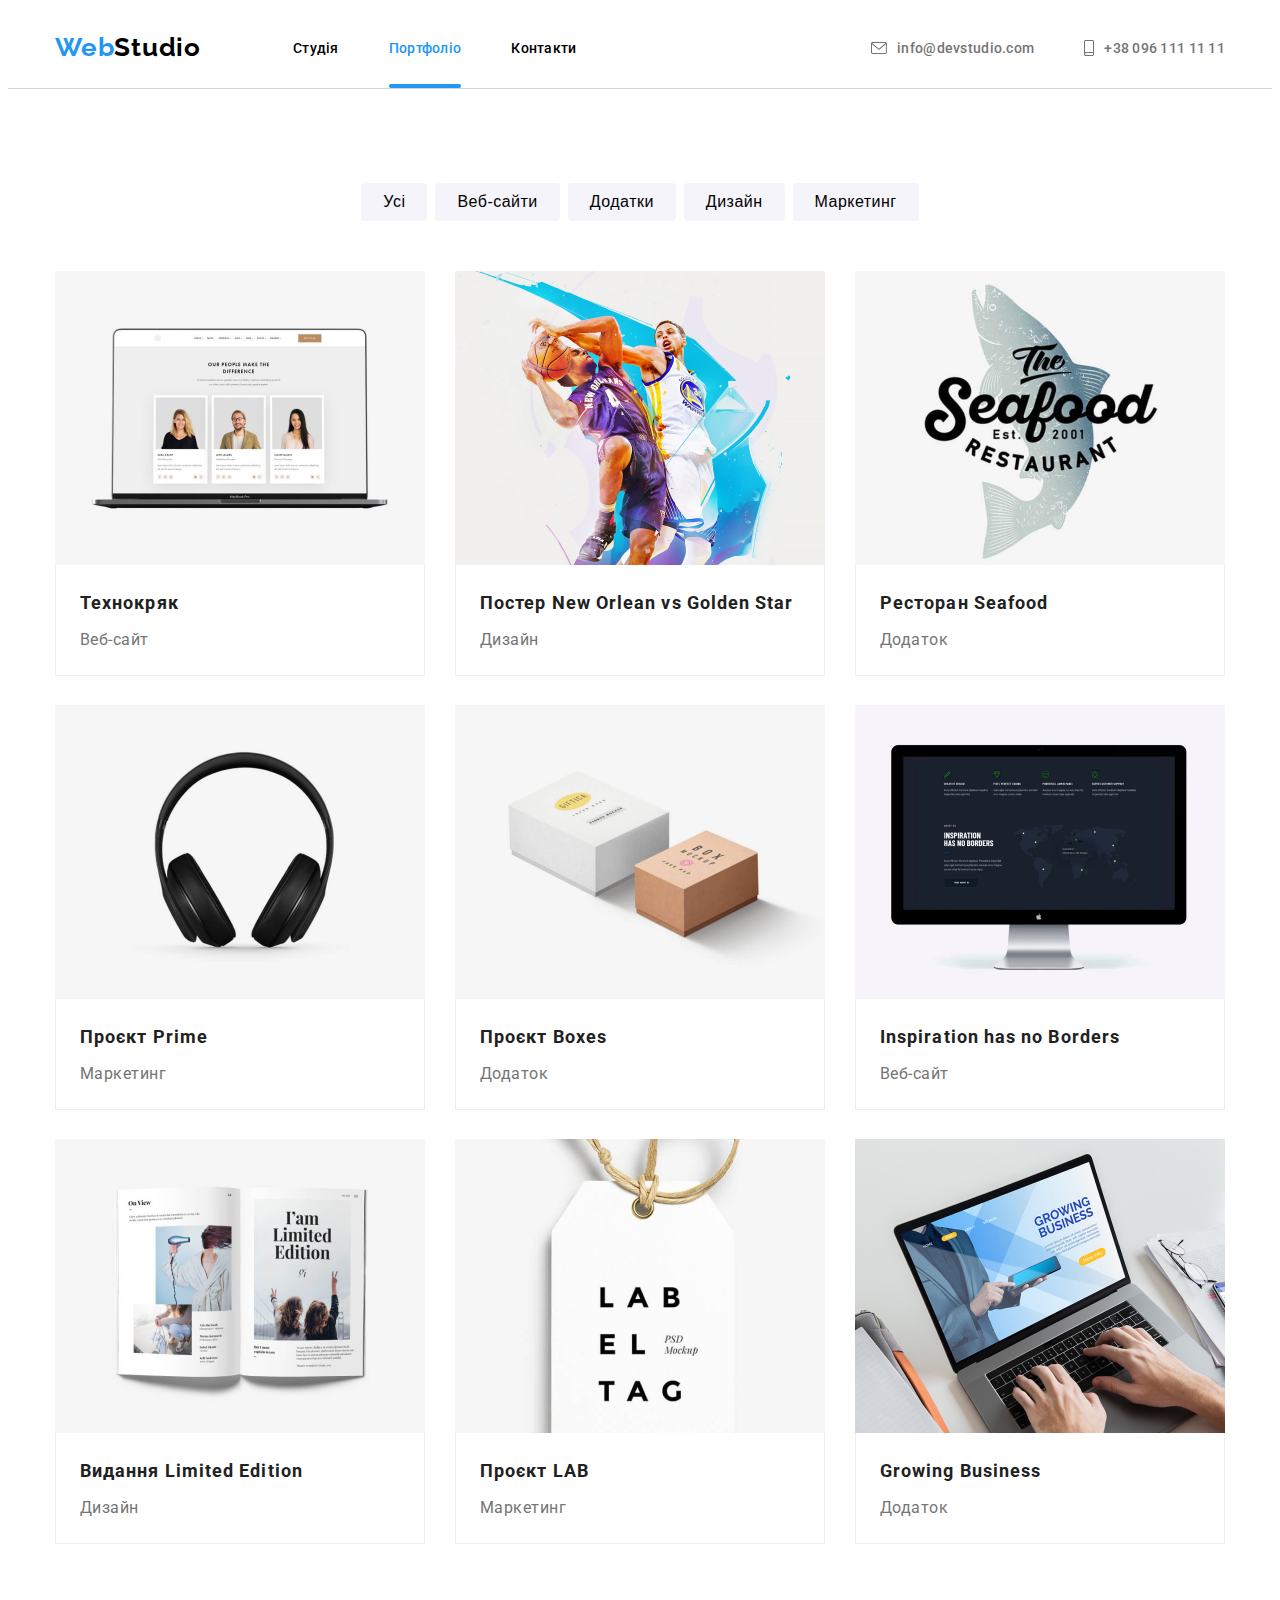
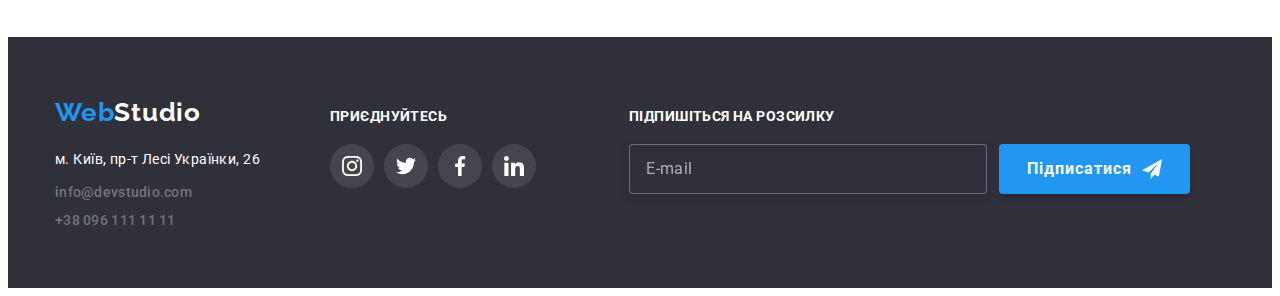
==== portfolio.html @ 00e3f30b "Initial commit" ====
<!DOCTYPE html>
<html lang="uk">
<head>
    <meta charset="UTF-8">
    <meta http-equiv="X-UA-Compatible" content="IE=edge">
    <meta name="viewport" content="width=device-width, initial-scale=1.0">
    <title>Portfolio</title>
   
    <link rel="preconnect" href="https://fonts.googleapis.com">
    <link rel="preconnect" href="https://fonts.gstatic.com" crossorigin>
    <link href="https://fonts.googleapis.com/css2?family=Raleway:wght@700&family=Roboto:wght@400;500;700;900&display=swap" rel="stylesheet">
    <link rel="stylesheet" href="node_modules/modern-normalize/modern-normalize.css">
    <link rel="stylesheet" href="./css/styles.css">
</head>

<body>
    <!--Header-->
 <header class="header-section">
        <div class="container">
        
        <!--Navigation bar-->
        <div class="header-navigation">
            
        <nav class="logo-container">
            <a class="logo-header" href="./index.html"><span class="accent-logo">Web</span>Studio</a>
        
            <ul class="navigation-container">  

                <li><a class="navigation-bar" href="./index.html">Студія</a></li>
                <li><a class="navigation-bar current" href="./portfolio.html">Портфоліо</a></li>
                <li><a class="navigation-bar" href="#">Контакти</a></li>   
                
            </ul>
        </nav>
            
        <!--Contact info-->
           <ul class="contact-container">
    
            <li><a class="contact-info" href="mailto:info@devstudio.com">
                <svg width="16" height="12">
                    <use href="./images/icons.svg#icon-envelope"></use>
                </svg>
                info@devstudio.com
            </a></li>
            <li><a class="contact-info" href="tel:+380961111111">
                 <svg width="10" height="16">
                    <use href="./images/icons.svg#icon-smartphone"></use>
                </svg>
                 +38 096 111 11 11
            </a></li>       
        </ul>
        </div>
    </header>
    <main>
        

        <!--Filter section-->
        <section class="all-section">
            <div class="container">
            <ul class="filter-container">
                <li><button class="filter-button" type="button">Усі</button></li>
                <li><button class="filter-button" type="button">Веб-сайти</button></li>
                <li><button class="filter-button" type="button">Додатки</button></li>
                <li><button class="filter-button" type="button">Дизайн</button></li>
                <li><button class="filter-button" type="button">Маркетинг</button></li>
            </ul>
       
            <ul class="filter-items">
                <li class="all-list">
                    <a class="all-list-link" href="#">
                        <div class="all-list-overlay">
                            <p class="all-list-text">Ресурс пропонує комплексні пропозиції з різним рівнем функціоналу та сервісів. 
                            Все це дозволить відвідувачу отримати вичерпні відомості про компанію чи приватну особу.
                            </p>
                            <img src="./images/techno.jpg" alt="Прототип веб-сайту" width="370" height="294">
                        </div>
                        <div class="items-container">
                            <h3 class="project-name">Технокряк</h3>
                            <p class="project">Веб-сайт</p>
                        </div>
                    </a>
                </li>

                <li class="all-list">
                    <a class="all-list-link" href="#">
                        <div class="all-list-overlay">
                            <p class="all-list-text">Ресурс пропонує комплексні пропозиції з різним рівнем функціоналу та сервісів. 
                            Все це дозволить відвідувачу отримати вичерпні відомості про компанію чи приватну особу.
                            </p>
                            <img src="./images/neworlean.jpg" alt="Двоє баскетболістів" width="370" height="294">
                        </div>
                        <div class="items-container">
                            <h3 class="project-name">Постер New Orlean vs Golden Star</h3>
                            <p class="project">Дизайн</p>
                        </div>
                    </a>
                </li>

                <li class="all-list">
                    <a class="all-list-link" href="#">
                        <div class="all-list-overlay">
                            <p class="all-list-text">Ресурс пропонує комплексні пропозиції з різним рівнем функціоналу та сервісів. 
                            Все це дозволить відвідувачу отримати вичерпні відомості про компанію чи приватну особу.
                            </p>
                            <img src="./images/seafood.jpg" alt="Лого ресторану морепродуктів" width="370" height="294">
                        </div>
                        <div class="items-container">
                            <h3 class="project-name">Ресторан Seafood</h3>
                            <p class="project">Додаток</p>
                        </div>
                    </a>
                </li>

                <li class="all-list">
                    <a class="all-list-link" href="#">
                        <div class="all-list-overlay">
                            <p class="all-list-text">Ресурс пропонує комплексні пропозиції з різним рівнем функціоналу та сервісів. 
                            Все це дозволить відвідувачу отримати вичерпні відомості про компанію чи приватну особу.
                            </p>
                            <img src="./images/prime.jpg" alt="Навушники" width="370" height="294">
                        </div>
                        <div class="items-container">
                            <h3 class="project-name">Проєкт Prime</h3>
                            <p class="project">Маркетинг</p>
                        </div>
                    </a>
                </li>

                <li class="all-list">
                    <a class="all-list-link" href="#">
                        <div class="all-list-overlay">
                            <p class="all-list-text">Ресурс пропонує комплексні пропозиції з різним рівнем функціоналу та сервісів. 
                            Все це дозволить відвідувачу отримати вичерпні відомості про компанію чи приватну особу.
                            </p>
                            <img src="./images/boxes.jpg" alt="Дві коробки" width="370" height="294">
                        </div>
                        <div class="items-container">
                            <h3 class="project-name">Проєкт Boxes</h3>
                            <p class="project">Додаток</p>
                        </div>
                    </a>
                </li>

                <li class="all-list">
                    <a class="all-list-link" href="#">
                        <div class="all-list-overlay">
                            <p class="all-list-text">Ресурс пропонує комплексні пропозиції з різним рівнем функціоналу та сервісів. 
                            Все це дозволить відвідувачу отримати вичерпні відомості про компанію чи приватну особу.
                            </p>
                            <img src="./images/inspiration.jpg" alt="Монітор комп'ютеру" width="370" height="294">
                        </div>
                        <div class="items-container">
                            <h3 class="project-name">Inspiration has no Borders</h3>
                            <p class="project">Веб-сайт</p>
                        </div>
                    </a>
                </li>

                <li class="all-list">
                    <a class="all-list-link" href="#">
                        <div class="all-list-overlay">
                            <p class="all-list-text">Ресурс пропонує комплексні пропозиції з різним рівнем функціоналу та сервісів. 
                            Все це дозволить відвідувачу отримати вичерпні відомості про компанію чи приватну особу.
                            </p>
                            <img src="./images/limited.jpg" alt="Розкрита книга" width="370" height="294">
                        </div>
                        <div class="items-container">
                            <h3 class="project-name">Видання Limited Edition</h3>
                            <p class="project">Дизайн</p>
                        </div>
                    </a>
                </li>

                <li class="all-list">
                    <a class="all-list-link" href="#">
                        <div class="all-list-overlay">
                            <p class="all-list-text">Ресурс пропонує комплексні пропозиції з різним рівнем функціоналу та сервісів. 
                            Все це дозволить відвідувачу отримати вичерпні відомості про компанію чи приватну особу.
                            </p>
                            <img src="./images/lab.jpg" alt="Лого проекту" width="370" height="294">
                        </div>
                        <div class="items-container">
                            <h3 class="project-name">Проєкт LAB</h3>
                            <p class="project">Маркетинг</p>
                        </div>
                    </a>
                </li>

                <li class="all-list">
                    <a class="all-list-link" href="#">
                        <div class="all-list-overlay">
                            <p class="all-list-text">Ресурс пропонує комплексні пропозиції з різним рівнем функціоналу та сервісів. 
                            Все це дозволить відвідувачу отримати вичерпні відомості про компанію чи приватну особу.
                            </p>
                        <img src="./images/business.jpg" alt="Людина за ноутбуком" width="370" height="294">
                        </div>
                            <div class="items-container">
                            <h3 class="project-name">Growing Business</h3>
                            <p class="project">Додаток</p>
                        </div>
                   </a> 
                </li>

            </ul>
            </div>
        </section>

        
    </main>

    <!--Footer-->
  <footer class="footer">
        <div class="container">
        <div class="footer-container">
        <div class="address-container">
        <a class="logo-footer" href="./index.html"><span class="accent-logo">Web</span>Studio</a>
        <address class="address-section">
            <a class="footer-address" href="https://www.google.com/maps/d/u/0/viewer?mid=10uSM3H-mIU3GznYo2szRIEphczw&hl=en_US&ll=50.42732700000001%2C30.538092&z=17" target="_blank" rel="noopener noreferrer nofollow">м. Київ, пр-т Лесі Українки, 26</a>
        <ul>
            
            <li class="contact-bottom"><a class="contact-info" href="mailto:info@devstudio.com">info@devstudio.com</a></li>
            <li class="contact-bottom"><a class="contact-info" href="tel:+380961111111">+38 096 111 11 11</a></li>
        </ul>
        </address>
        </div>

        <div class="join-container">
        <h3 class="footer-join">Приєднуйтесь</h3>
        <ul class="footer-icon">
                        <li class="socials-icon">
                            <a class="socials-link" href="#">
                                <svg width="20" height="20">
                                    <use href="./images/icons.svg#icon-instagram2"></use>
                                </svg>
                            </a>
                        </li>
                        <li class="socials-icon">
                            <a class="socials-link" href="#">
                                <svg width="20" height="20">
                                    <use href="./images/icons.svg#icon-twitter1"></use>
                                </svg>
                            </a>
                        </li>
                        <li class="socials-icon">
                            <a class="socials-link" href="#">
                                <svg width="20" height="20">
                                    <use href="./images/icons.svg#icon-facebook1"></use>
                                </svg>
                            </a>
                        </li>
                        <li class="socials-icon">
                            <a class="socials-link" href="#">
                                <svg width="20" height="20">
                                    <use href="./images/icons.svg#icon-linkedin1"></use>
                                </svg>
                            </a>
                        </li>
        </ul>
        </div>
            <div>
            <form class="subscribe-form" name="subscribe" autocomplete="on" novalidate>
                <div>
                    <div class="subscribe">
                        <label class="" for="user_email">Підпишіться на розсилку</label>
                    </div>
                    <div class="form-filed">
                        <input class="subscribe-email" id="user_email" type="email" name="email" placeholder="E-mail">
                    </div>
                    
                </div>
                <div>
                    <button class="subscribe-button" type="submit">Підписатися
                        <svg width="20" height="20">
                            <use href="./images/icons.svg#icon-send"></use>
                        </svg>
                    </button>  
                </div>
            </form>
            </div>
        </div>
        </div>
    </footer>
    
</body>
</html>
---- css/styles.css ----
:root {
--main-color: #2F303A;
--second-color: #F5F4FA;
--main-text-color: #212121;
--second-text-color: #757575;
--accent-text-color: #2196F3;
--logo-text-header: #000000;
--logo-text-footer: #fff;
--body-color: #fff;
--second-body-color: #F5F4FA;
--contact-icon-color: #757575;
--defolt-icon-color: #AFB1B8;
}

* {
    box-sizing: border-box;
}

h1,
h2,
h3,
h4,
h5,
h6,
p {
    margin-top: 0;
}

body {
    font-family: 'Roboto', sans-serif;
    font-weight: 400;
    background-color: var(--body-color);
}

.container {
    margin: 0 auto;
    padding: 0 15px;
    max-width: 1200px;
}



/*Header*/

.header-section {
    border-bottom: 1px lightgray solid;
}
.logo-header {
    font-family: 'Raleway';
    font-weight: 700;
    font-size: 26px;
    line-height: 1.192;
    letter-spacing: 0.03em;
    text-decoration: none;
    color: var(--logo-text-header);
    margin-right: 92px;
    padding-top: 24px;
    padding-bottom: 25px;
}

.accent-logo {
    color: var(--accent-text-color);
}


ul {
    list-style-type: none;
    margin: 0;
    padding-left: 0;
}


.header-navigation {
    display: flex;
    justify-content: space-between;
    flex-basis: auto;
    width: 100%
}
.logo-container {
    display: flex;
    justify-content: space-between;
    align-items: center;
    
}

.navigation-container {
    display: flex;
    justify-content: space-between;
    align-items: center;
    gap: 50px;
}

.navigation-bar {
    position: relative;
    text-decoration: none;
    font-weight: 500;
    font-size: 14px;
    line-height: 1.142;
    letter-spacing: 0.02em;
    color: var(--main-text-color), #212121;
    padding: 32px 0;
    transition: color 250ms cubic-bezier(0.4, 0, 0.2, 1);
}

.navigation-bar::after {
    content: "";
    position: absolute;
    bottom: 0;
    left: 0;
    width: 100%;
    height: 4px;
    border-radius: 2px;
    background-color: var(--accent-text-color);
    opacity: 0;
    transition: opacity 250ms cubic-bezier(0.4, 0, 0.2, 1);
    
}


.navigation-bar:hover::after,
.navigation-bar:focus::after {
    opacity: 1;
}

.logo-container .navigation-bar.current {
    color: var(--accent-text-color);
}

.logo-container .navigation-bar.current::after {
    opacity: 1;
}





.contact-info {
    display: flex;
    align-items: center;
    gap: 10px;
    font-style: normal;
    text-decoration: none;
    font-weight: 500;
    font-size: 14px;
    line-height: 1.142;
    letter-spacing: 0.02em;
    color: var(--second-text-color);
    fill: currentColor;
    transition: color 250ms cubic-bezier(0.4, 0, 0.2, 1);

}


.contact-container {
    display: flex;
    justify-content: space-between;
    align-items: center;
    gap: 50px;
}

.navigation-bar:hover,
.navigation-bar:focus{
    color: var(--accent-text-color);
}

.contact-info:hover,
.contact-info:focus {
    color: var(--accent-text-color);
    fill: var(--accent-text-color);
}

/*Main body of main page*/

/*main section*/

.main-section {
    padding-top: 200px;
    padding-bottom: 200px;
    max-width: 1600px;
    margin: 0 auto;
    background-image: 
     linear-gradient(rgba(47, 48, 58, 0.4), 
     rgba(47, 48, 58, 0.4)),
     url(../images/hero.jpg);
    background-repeat: no-repeat;
    background-size: cover;
    background-position: center;
}

.main-title {
    max-width: 696px;
    margin: 0 auto;
    margin-bottom: 30px;
    font-weight: 900;
    font-size: 44px;
    line-height: 1.363;
    text-align: center;
    letter-spacing: 0.06em;
    text-transform: uppercase;
    color: var(--body-color);
}


button {
    border: none;
    cursor: pointer;
    
}
.order-button {
    background: var(--accent-text-color);
    border-radius: 4px;
    font-family: inherit;
    font-weight: 700;
    font-size: 16px;
    line-height: 1.875;
    letter-spacing: 0.06em;
    color: var(--body-color);
    display: block;
    margin: 0 auto;
    padding: 10px;
    transition: 
     background-color 250ms cubic-bezier(0.4, 0, 0.2, 1),
     box-shadow 250ms cubic-bezier(0.4, 0, 0.2, 1);  

}

.order-button:hover,
.order-button:focus {
    background-color: #188CE8;
    box-shadow: 0px 4px 4px rgba(0, 0, 0, 0.15);
}

/*features section*/

.features-section {
    background: var(--body-color);
    padding-top: 94px;
    padding-bottom: 94px;
}
.visually-hidden {
    position: absolute;
    white-space: nowrap;
    width: 1px;
    height: 1px;
    overflow: hidden;
    border: 0;
    padding: 0;
    clip: rect(0 0 0 0);
    clip-path: inset(50%);
    margin: -1px;
}

.features-container {
    display:flex;
    justify-content: space-between;
    align-items: baseline;
    gap: 30px;
}

.featutes-icon {
    /* padding: 25px 100px; */
    display: flex;
    justify-content: center;
    align-items: center;
    width: 270px;
    height: 120px;
    margin-bottom: 30px;
    background-color: var(--second-color);
    border-radius: 4px;
}

.features-title{
    font-weight: 700;
    font-size: 14px;
    line-height: 1.142;
    letter-spacing: 0.03em;
    text-transform: uppercase;
    color: var(--main-text-color);
}

.features-text {
    font-size: 14px;
    line-height: 1.714;
    letter-spacing: 0.03em;
    color: var(--second-text-color);
    margin-bottom: 0;
}

/*activity section*/

img {
    display: block;
    max-width: 100%;
    height:auto;
}

.activity-container {
    display: flex;
    justify-content: center;
    gap:30px;
}

.activity-section {
    background-color: var(--body-color);
    padding-bottom: 94px;
}

.activity-list {
    position: relative;
}
.name-container {
    position: absolute;
    background-color: rgba(47, 48, 58, 0.8);
    height: 70px;
    width: 100%;
    bottom: 0;
    right: 0;
}

.activity-name {
    position: absolute;
    right: 50%;
    bottom: 50%;
    transform: translate(50%,50%);
    margin: 0; 
    
    font-family: 'Roboto';
    font-weight: 700;
    font-size: 14px;
    line-height: 16px;
    letter-spacing: 0.03em;
    text-transform: uppercase;
    color: var(--body-color);
}


.activity-title,
.team-title,
.clients-title {
    font-weight: 700;
    font-size: 36px;
    line-height: 1.166;
    text-align: center;
    letter-spacing: 0.03em;
    color: var(--main-text-color);
    margin-bottom: 50px;
}

/*team section*/
.team-container {
    display: flex;
    justify-content: center;
    gap: 30px;
}
.team-section {
    background: var(--second-body-color);
    padding-top: 94px;
    padding-bottom: 94px;
}

.team-list {
    background-color: var(--body-color);
    padding-bottom: 30px;
    box-shadow: 
    0px 1px 3px rgba(0, 0, 0, 0.12),
    0px 1px 1px rgba(0, 0, 0, 0.14), 
    0px 2px 1px rgba(0, 0, 0, 0.2);
    border-radius: 0px 0px 4px 4px;
}

.team-name {
    font-weight: 500;
    font-size: 16px;
    line-height: 1.187;
    letter-spacing: 0.03em;
    text-align: center;
    color: var(--main-text-color);
    margin-top: 30px;
    margin-bottom: 10px;
}

.team-position {
    font-size: 16px;
    line-height: 1.187;
    letter-spacing: 0.03em;
    text-align: center;
    color: var(--second-text-color);
    margin-bottom: 16px;
}

.team-icon {
    display: flex;
    align-items: center;
    justify-content: center;
    gap: 10px;
}

.team-link {
    display: flex;
    justify-content: center;
    align-items: center;
    width: 100%;
    height: 100%; 
    fill: var(--defolt-icon-color);
    background-color: var(--body-color);
    border-radius: 50%;
    transition: 
     background-color 250ms cubic-bezier(0.4, 0, 0.2, 1), 
     fill 250ms cubic-bezier(0.4, 0, 0.2, 1);
}

.list-icon {
    width: 44px;
    height: 44px;   
}

.team-link:hover,
.team-link:focus {
    background-color: var(--accent-text-color);
    fill: var(--body-color);
}

/* Clients section */

.clients-section {
    padding-top: 94px;
    padding-bottom: 94px;
}

.clients-list {
    display: flex;
    gap: 30px;
}

.clients-link {
    display: flex;
    justify-content: center;
    align-items: center;
    width: 170px;
    height: 92px;
    border: 1px solid #AFB1B8;
    border-radius: 4px;
    fill: var(--defolt-icon-color);
    transition: 
     border 250ms cubic-bezier(0.4, 0, 0.2, 1),
     fill 250ms cubic-bezier(0.4, 0, 0.2, 1);

}

.clients-link:hover,
.clients-link:focus {
    border: 1px solid var(--accent-text-color);
    fill: var(--accent-text-color);
}


/*Footer*/

.footer {
    background-color: var(--main-color);
    padding-top: 60px;
    padding-bottom: 60px;
}

.footer-container {
    display: flex;
    justify-content: flex-start;
    align-items: baseline;
}
.footer-icon {
    display: flex;
    gap: 10px;
}

.socials-icon {
    width: 44px;
    height: 44px;
    
}
.socials-link {
    display: flex;
    justify-content: center;
    align-items: center;
    width: 100%;
    height: 100%;  
    border-radius: 50%;
    fill: var(--body-color);
    background-color: rgba(255, 255, 255, 0.1);
    transition: background-color 250ms cubic-bezier(0.4, 0, 0.2, 1);
}

.socials-link:hover,
.socials-link:focus {
    background-color: var(--accent-text-color);
}

.footer-join {
    font-family: 'Roboto';
    font-style: normal;
    font-weight: 700;
    font-size: 14px;
    line-height: 16px;
    letter-spacing: 0.03em;
    text-transform: uppercase;
    color: var(--logo-text-footer);
    margin-bottom: 20px;
}
.logo-footer {
    font-family: 'Raleway';
    font-style: normal;
    font-weight: 700;
    font-size: 26px;
    line-height: 1.192;
    letter-spacing: 0.03em;
    color: var(--logo-text-footer);
    text-decoration: none;
}

.address-section {
    font-style: normal;
    margin-top: 20px;
}

.address-container {
    margin-right: 70px;
}

.join-container {
    margin-right: 93px;
}


.subscribe-form {
    display: flex;
    gap: 12px;
    justify-content: space-between;
    align-items: flex-end;
}

.subscribe {
    margin-bottom: 20px;
    font-family: 'Roboto';
    font-weight: 700;
    font-size: 14px;
    line-height: 1.142;
    letter-spacing: 0.03em;
    text-transform: uppercase;
    color: var(--body-color);
}

.form-filed {
   width: 358px;
   height: 50px;
   
}
.subscribe-email {
    width: 100%; 
    height: 100%;
    padding: 15px 12px 15px 16px;
    background-color: var(--main-color);
    border: 1px solid rgba(255, 255, 255, 0.3);
    filter: drop-shadow(0px 4px 4px rgba(0, 0, 0, 0.15));
    border-radius: 4px;
    color: rgba(255, 255, 255, 0.6);
    font-family: 'Roboto';
    font-weight: 400;
    font-size: 16px;
    line-height: 1.25;
    letter-spacing: 0.03em;
}

.subscribe-email::placeholder {
    font-family: 'Roboto';
    font-weight: 400;
    font-size: 16px;
    line-height: 1.25;
    letter-spacing: 0.03em;
    color: rgba(255, 255, 255, 0.6);
}

.subscribe-button {
    display: flex;
    align-items: center;
    gap: 10px;
    background-color: var(--accent-text-color);
    padding: 10px 28px;
    box-shadow: 0px 4px 4px rgba(0, 0, 0, 0.15);
    border-radius: 4px;
    font-family: 'Roboto';
    font-weight: 700;
    font-size: 16px;
    line-height: 1.875;
    letter-spacing: 0.06em;
    color: var(--body-color);
    fill: currentColor;
    transition: box-shadow 250ms cubic-bezier(0.4, 0, 0.2, 1);
}


.footer-address {
    font-size: 14px;
    line-height: 1.714;
    letter-spacing: 0.03em;
    color: var(--body-color);
    text-decoration: none;
    margin-bottom: 12px;
    display: block;
}

.contact-bottom {
    display: block;
    margin-bottom: 12px;

}

.contact-bottom:last-child {
    margin-bottom: 0;
}


/*Portfolio page*/
.all-section {
    padding-top: 94px;
    padding-bottom: 94px;
}

.filter-container {
    display: flex;
    justify-content: center;
    gap: 8px;
    margin-bottom: 50px;
}
.filter-button {
    background-color: var(--second-color);
    border-radius: 4px;
    font-style:inherit;
    font-weight: 500;
    font-size: 16px;
    line-height: 1.625;
    text-align: center;
    letter-spacing: 0.03em;
    padding: 6px 22px;
    transition: 
     background-color 250ms cubic-bezier(0.4, 0, 0.2, 1),
     box-shadow 250ms cubic-bezier(0.4, 0, 0.2, 1),
     color 250ms cubic-bezier(0.4, 0, 0.2, 1);
}

.filter-button:hover,
.filter-button:focus {
    background-color: var(--accent-text-color);
    box-shadow: 
    0px 3px 1px rgba(0, 0, 0, 0.1), 
    0px 1px 2px rgba(0, 0, 0, 0.08), 
    0px 2px 2px rgba(0, 0, 0, 0.12);
    color: var(--body-color);
}

.all-list {
    position: relative;
    box-sizing: border-box;
    background: var(--body-color);
    flex-basis: calc((100% - 60px) / 3); 
    transition: box-shadow 250ms cubic-bezier(0.4, 0, 0.2, 1);
    width: 370px;
    height: 404px;
    
}

.all-list-overlay {
    position: relative;
    overflow: hidden;
    width: 100%;
    height: 100%;
}

.all-list-link {
position: absolute;
text-decoration: none;
}

.all-list-text {
    position: absolute;
    top: 0;
    left: 0;
    height: 100%;
    width: 100%;
    padding: 63px 24px;
    background-color: rgba(33, 150, 243, 0.9);
    font-family: 'Roboto';
    font-weight: 400;
    font-size: 18px;
    line-height: 28px;
    letter-spacing: 0.03em;
    color: var(--body-color);
    transform: translateY(100%);
    transition: transform 250ms cubic-bezier(0.4, 0, 0.2, 1);
}

.all-list:hover .all-list-text {
    transform: translate(0);
}

.all-list:hover,
.all-list:focus {
    box-shadow: 
    0px 1px 1px rgba(0, 0, 0, 0.12), 
    0px 4px 4px rgba(0, 0, 0, 0.06), 
    1px 4px 6px rgba(0, 0, 0, 0.16);
}

.filter-items {
    display: flex;
    gap: 30px;
    flex-wrap: wrap;
}

.project-name {
    font-weight: 700;
    font-size: 18px;
    line-height: 2;
    letter-spacing: 0.06em;
    color: var(--main-text-color);
    margin-bottom: 4px;

}

.project {
    font-size: 16px;
    line-height: 1.875;
    letter-spacing: 0.03em;
    color: var(--second-text-color);
    margin-bottom: 0px;
}  
    
.items-container {
    border-bottom: 1px solid #EEEEEE;
    border-left: 1px solid #EEEEEE;
    border-right: 1px solid #EEEEEE;
    padding-left: 24px;
    padding-right: 24px;
    padding-bottom: 20px;
    padding-top: 20px;
}

/* Modal */

.backdrop {
    position: fixed;
    top: 0;
    left: 0;
    width: 100%;
    height: 100%;
    opacity: 1;
    background-color: rgba(0, 0, 0, 0.2);
    transition: opacity 250ms cubic-bezier(0.4, 0, 0.2, 1);
}

.modal {
    display: flex;
    align-items: center;
    justify-content: center;
    padding: 20px 0;
    height: 100%;
    
    
}

.modal-container {
    position: relative;
    padding: 40px;
    width: 100%;
    max-width: 528px;
    max-height: 581px;
    background-color: var(--body-color);
    box-shadow: 
    0px 1px 3px rgba(0, 0, 0, 0.12), 
    0px 1px 1px rgba(0, 0, 0, 0.14), 
    0px 2px 1px rgba(0, 0, 0, 0.2);
    border-radius: 4px;
    transform: scale(100%);
    transition: scale 250ms cubic-bezier(0.4, 0, 0.2, 1);
    /* overflow: auto; */
    
}

.backdrop.is-hidden .modal {
    transform: scale(0);
}

.backdrop.is-hidden {
    opacity: 0;
    visibility: hidden;
    pointer-events: none;
    transform: scale(0);
}

.close-button {
    position: absolute;
    top: 8px;
    right: 8px;
    display: flex;
    justify-content: center;
    align-items: center;
    width: 30px;
    height: 30px;
    border-radius: 50%;
    background-color: var(--body-color);
    border: 1px solid rgba(0, 0, 0, 0.1);   
    transition: fill 250ms cubic-bezier(0.4, 0, 0.2, 1);
    
}

.close-button:focus,
.close-button:hover {
    fill:var(--accent-text-color);
}

/* Form */



.registration-modal {
    margin-bottom: 12px;
    font-family: 'Roboto';
    font-weight: 700;
    font-size: 20px;
    line-height: 1.15;
    text-align: center;
    letter-spacing: 0.03em;
    color: var(--main-text-color);
    
}


.form-label {
    font-family: 'Roboto';
    font-weight: 400;
    font-size: 12px;
    line-height: 1.166;
    letter-spacing: 0.01em;
    color: var(--second-text-color);

}

.form-field {
    position: relative;
    margin-top: 4px;
    margin-bottom: 10px;
}

.form-input {
    padding: 11px 12px 11px 42px;
    height: 40px;
    width: 100%;
    outline: none;
    border: 1px solid rgba(33, 33, 33, 0.2);
    border-radius: 4px;
    transition: 
    border-color 250ms cubic-bezier(0.4, 0, 0.2, 1),
    fill 250ms cubic-bezier(0.4, 0, 0.2, 1);
}

.form-icon {
    position: absolute;
    left: 12px;
    top: 50%;
    transform: translateY(-50%);
}

.form-input:focus {
    border-color: var(--accent-text-color);
}

.form-input:focus + .form-icon {
    fill: var(--accent-text-color);
}

.form-field-textarea {
    resize: none;
    padding: 12px 16px;
    margin-top: 4px;
    margin-bottom: 20px;
    outline: none;
    height: 120px;
    width: 100%;
    border: 1px solid rgba(33, 33, 33, 0.2);
    border-radius: 4px;
    transition: border-color 250ms cubic-bezier(0.4, 0, 0.2, 1);
}

.form-field-textarea:focus {
    border-color: var(--accent-text-color);
}

.form-field-textarea::placeholder {
    font-family: 'Roboto';
    font-weight: 400;
    font-size: 12px;
    line-height: 1.166;
    letter-spacing: 0.01em;
    color: rgba(117, 117, 117, 0.5);
}

.checkbox-container {
    margin-bottom: 30px;
    display: flex;
    align-items: center;
}

.checkbox-label {
    position: relative;
    padding-left: 30px;
    font-family: 'Roboto';
    font-weight: 400;
    font-size: 14px;
    line-height: 1.714;
    letter-spacing: 0.03em;
    color: var(--second-text-color);
}

.checkbox-input {
    appearance: none;
}

.checkbox-icon {
    margin-left: 11px;
    position: absolute;
    margin-right: 9px;
    fill: transparent;
    border: 2px solid var(--main-text-color);
    border-radius: 2px;
    padding: 4px 2px 3px 3px;
}
.checkbox-input:checked + .checkbox-icon {
    fill: var(--body-color);
    border: var(--accent-text-color);
    background-color: var(--accent-text-color);
}

.checkbox-label a {
    color: var(--accent-text-color);
}

.submit-button {
    display: block;
    padding: 10px 52px;
    margin: 0 auto;
    box-shadow: 0px 4px 4px rgba(0, 0, 0, 0.15);
    border-radius: 4px;

    font-family: 'Roboto';
    font-weight: 700;
    font-size: 16px;
    line-height: 1.875;
    text-align: center;
    letter-spacing: 0.06em;
    color: var(--body-color);

    background-color: var(--accent-text-color);
    transition: box-shadow 250ms cubic-bezier(0.4, 0, 0.2, 1);
}

.submit-button:focus,
.submit-button:hover {
    box-shadow: 
    0px 4px 4px rgba(0, 0, 0, 0.15),
    0px 4px 4px rgba(0, 0, 0, 0.15);
}
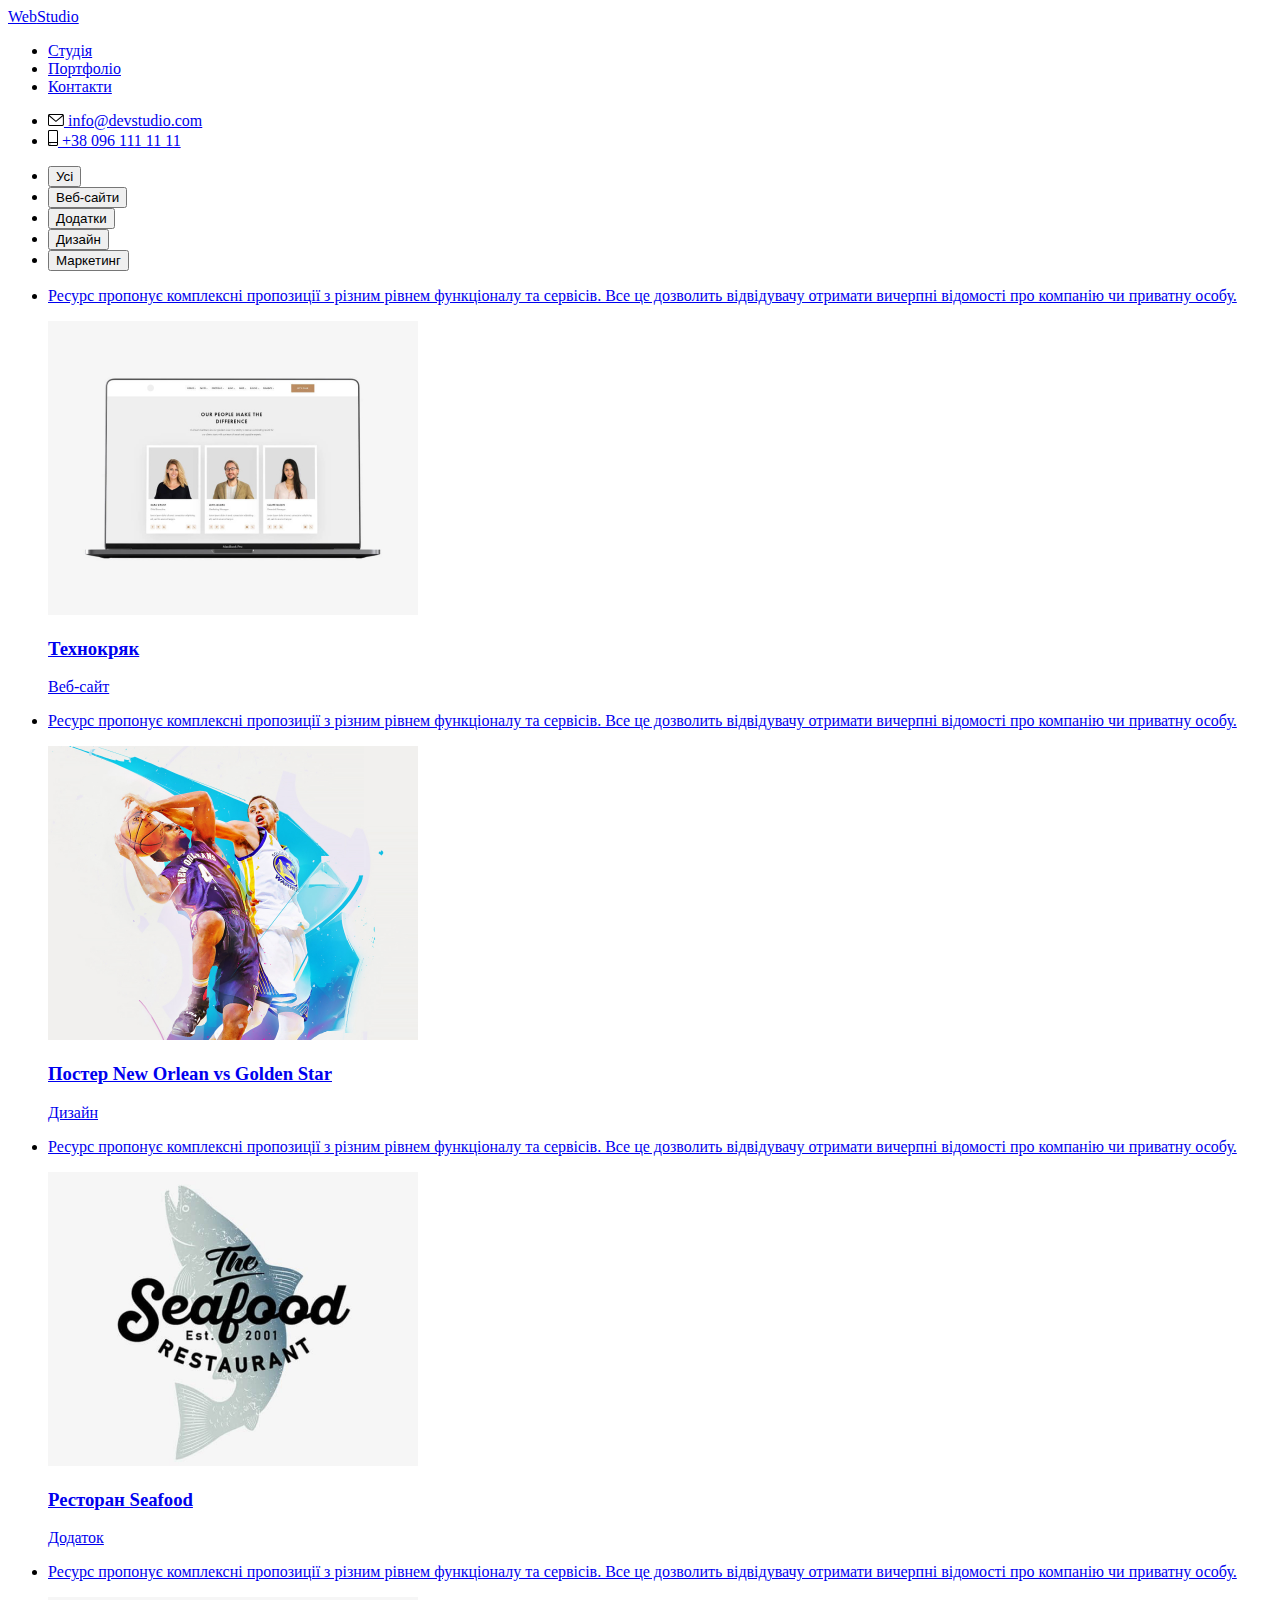
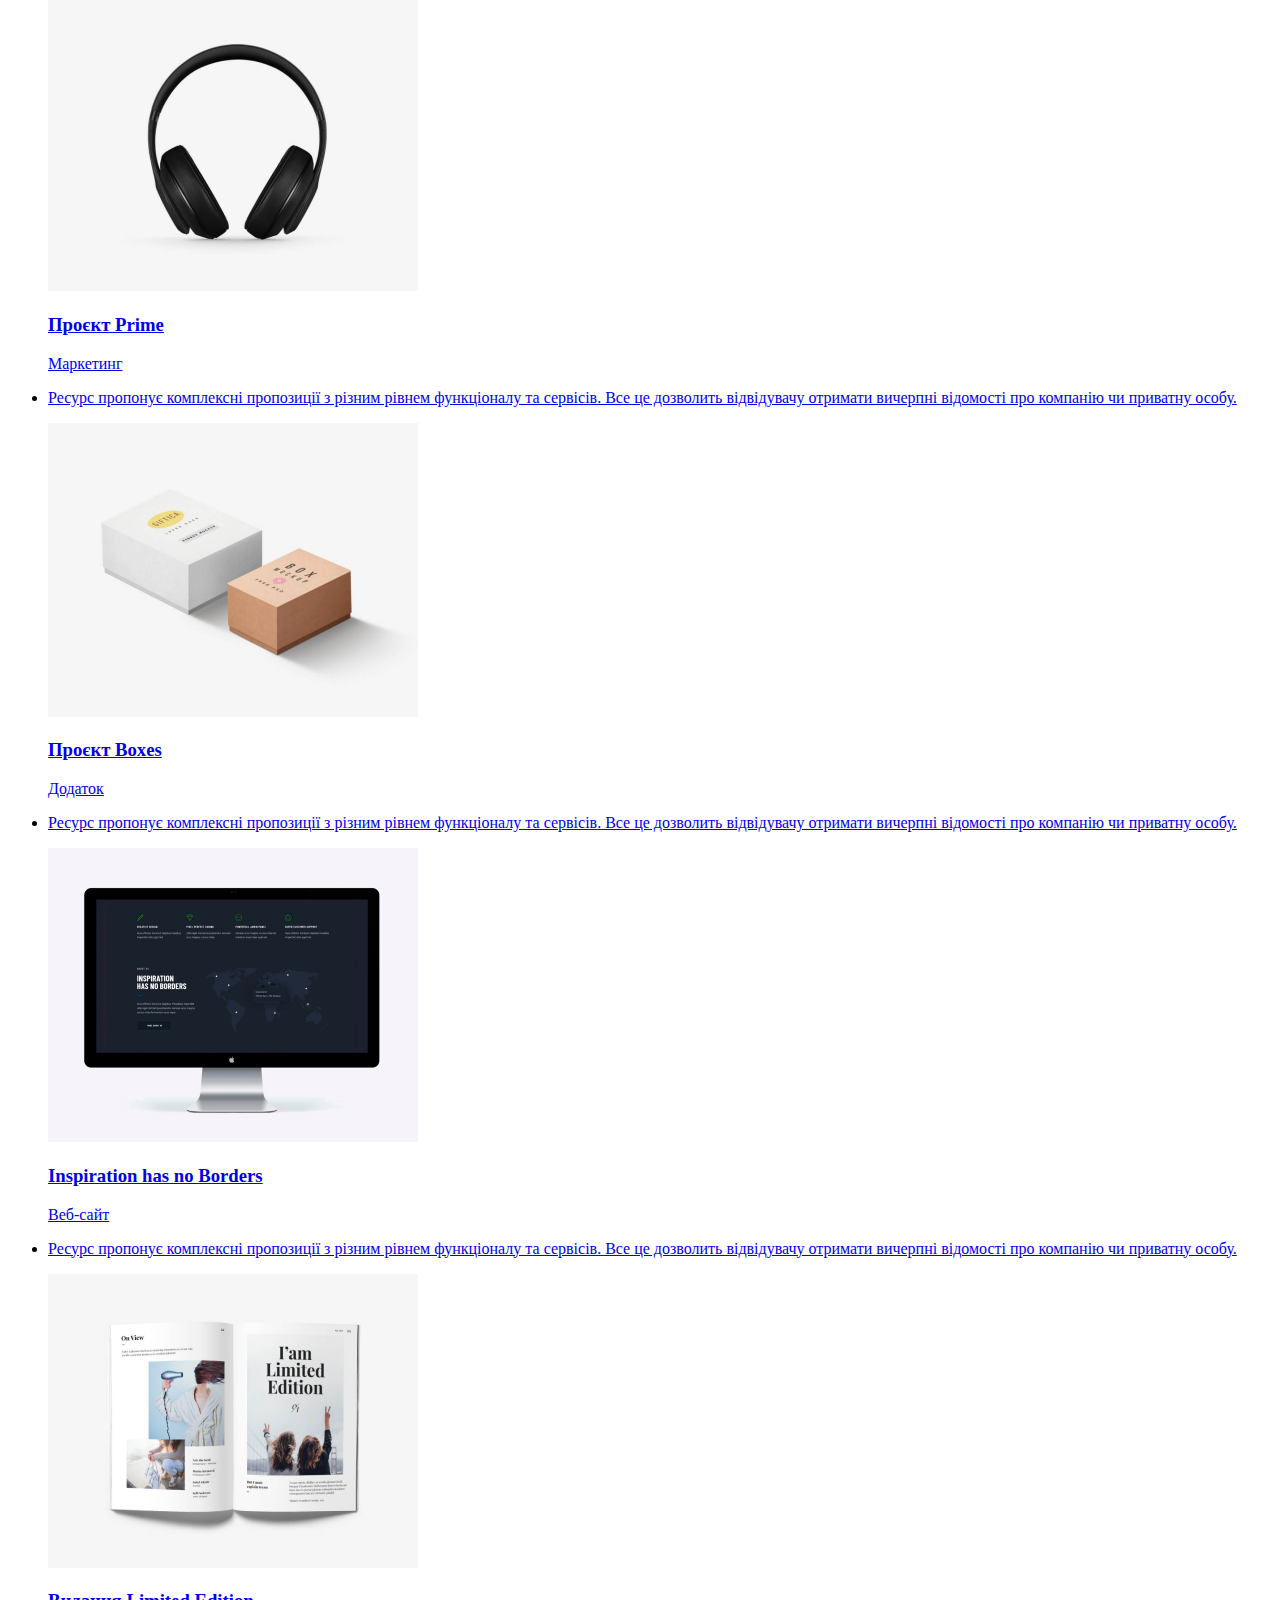
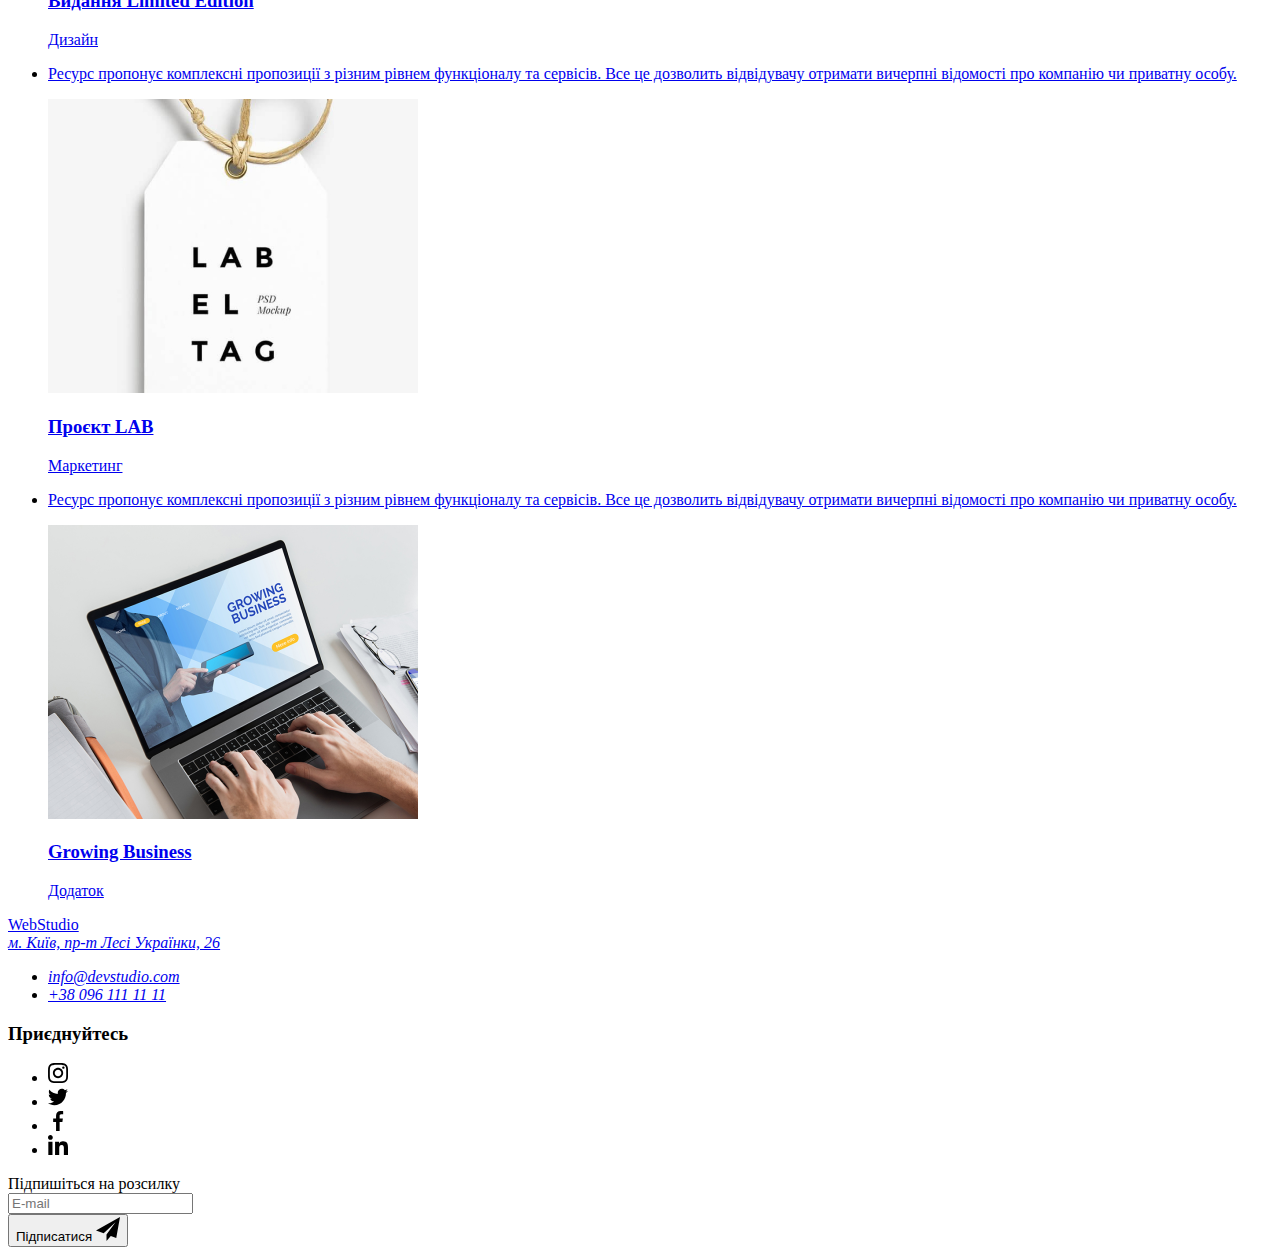
==== commit 1a2d2086: "update portfolio" ====
--- a/portfolio.html
+++ b/portfolio.html
@@ -10,40 +10,40 @@
     <link rel="preconnect" href="https://fonts.gstatic.com" crossorigin>
     <link href="https://fonts.googleapis.com/css2?family=Raleway:wght@700&family=Roboto:wght@400;500;700;900&display=swap" rel="stylesheet">
     <link rel="stylesheet" href="node_modules/modern-normalize/modern-normalize.css">
-    <link rel="stylesheet" href="./css/styles.css">
+    <link rel="stylesheet" href="./css/main.min.css">
 </head>
 
 <body>
     <!--Header-->
- <header class="header-section">
+ <header class="header">
         <div class="container">
         
         <!--Navigation bar-->
-        <div class="header-navigation">
+        <div class="header__navigation-container">
             
-        <nav class="logo-container">
-            <a class="logo-header" href="./index.html"><span class="accent-logo">Web</span>Studio</a>
-        
-            <ul class="navigation-container">  
-
-                <li><a class="navigation-bar" href="./index.html">Студія</a></li>
-                <li><a class="navigation-bar current" href="./portfolio.html">Портфоліо</a></li>
-                <li><a class="navigation-bar" href="#">Контакти</a></li>   
+        <nav class="header__navigation">
+            <a class="logo header__logo" href="./index.html"><span class="accent-logo">Web</span>Studio</a>
+        
+            <ul class="header__navigation-list">  
+
+                <li><a class="header__navigation-item" href="./index.html">Студія</a></li>
+                <li><a class="header__navigation-item--current" href="./portfolio.html">Портфоліо</a></li>
+                <li><a class="header__navigation-item" href="#">Контакти</a></li>   
                 
             </ul>
         </nav>
             
         <!--Contact info-->
-           <ul class="contact-container">
+        <ul class="header__contact-list">
     
-            <li><a class="contact-info" href="mailto:info@devstudio.com">
-                <svg width="16" height="12">
+            <li class="header__contact-item"><a class="contact-info" href="mailto:info@devstudio.com">
+                <svg class="header__contact-icon" width="16" height="12">
                     <use href="./images/icons.svg#icon-envelope"></use>
                 </svg>
                 info@devstudio.com
             </a></li>
-            <li><a class="contact-info" href="tel:+380961111111">
-                 <svg width="10" height="16">
+            <li class="header__contact-item"><a class="contact-info" href="tel:+380961111111">
+                 <svg class="header__contact-icon" width="10" height="16">
                     <use href="./images/icons.svg#icon-smartphone"></use>
                 </svg>
                  +38 096 111 11 11
@@ -51,152 +51,153 @@
         </ul>
         </div>
     </header>
+
     <main>
         
 
         <!--Filter section-->
-        <section class="all-section">
+        <section class="portfolio">
             <div class="container">
-            <ul class="filter-container">
-                <li><button class="filter-button" type="button">Усі</button></li>
-                <li><button class="filter-button" type="button">Веб-сайти</button></li>
-                <li><button class="filter-button" type="button">Додатки</button></li>
-                <li><button class="filter-button" type="button">Дизайн</button></li>
-                <li><button class="filter-button" type="button">Маркетинг</button></li>
+            <ul class="portfolio__filter-container">
+                <li><button class="portfolio__filter-button" type="button">Усі</button></li>
+                <li><button class="portfolio__filter-button" type="button">Веб-сайти</button></li>
+                <li><button class="portfolio__filter-button" type="button">Додатки</button></li>
+                <li><button class="portfolio__filter-button" type="button">Дизайн</button></li>
+                <li><button class="portfolio__filter-button" type="button">Маркетинг</button></li>
             </ul>
        
-            <ul class="filter-items">
-                <li class="all-list">
-                    <a class="all-list-link" href="#">
-                        <div class="all-list-overlay">
-                            <p class="all-list-text">Ресурс пропонує комплексні пропозиції з різним рівнем функціоналу та сервісів. 
+            <ul class="portfolio__filter-items">
+                <li class="card">
+                    <a class="card__link" href="#">
+                        <div class="card__overlay">
+                            <p class="card__text">Ресурс пропонує комплексні пропозиції з різним рівнем функціоналу та сервісів. 
                             Все це дозволить відвідувачу отримати вичерпні відомості про компанію чи приватну особу.
                             </p>
                             <img src="./images/techno.jpg" alt="Прототип веб-сайту" width="370" height="294">
                         </div>
-                        <div class="items-container">
-                            <h3 class="project-name">Технокряк</h3>
-                            <p class="project">Веб-сайт</p>
-                        </div>
-                    </a>
-                </li>
-
-                <li class="all-list">
-                    <a class="all-list-link" href="#">
-                        <div class="all-list-overlay">
-                            <p class="all-list-text">Ресурс пропонує комплексні пропозиції з різним рівнем функціоналу та сервісів. 
+                        <div class="card__name-container">
+                            <h3 class="card__name">Технокряк</h3>
+                            <p class="card__second-name">Веб-сайт</p>
+                        </div>
+                    </a>
+                </li>
+
+                <li class="card">
+                    <a class="card__link" href="#">
+                        <div class="card__overlay">
+                            <p class="card__text">Ресурс пропонує комплексні пропозиції з різним рівнем функціоналу та сервісів. 
                             Все це дозволить відвідувачу отримати вичерпні відомості про компанію чи приватну особу.
                             </p>
                             <img src="./images/neworlean.jpg" alt="Двоє баскетболістів" width="370" height="294">
                         </div>
-                        <div class="items-container">
-                            <h3 class="project-name">Постер New Orlean vs Golden Star</h3>
-                            <p class="project">Дизайн</p>
-                        </div>
-                    </a>
-                </li>
-
-                <li class="all-list">
-                    <a class="all-list-link" href="#">
-                        <div class="all-list-overlay">
-                            <p class="all-list-text">Ресурс пропонує комплексні пропозиції з різним рівнем функціоналу та сервісів. 
+                        <div class="card__name-container">
+                            <h3 class="card__name">Постер New Orlean vs Golden Star</h3>
+                            <p class="card__second-name">Дизайн</p>
+                        </div>
+                    </a>
+                </li>
+
+                <li class="card">
+                    <a class="card__link" href="#">
+                        <div class="card__overlay">
+                            <p class="card__text">Ресурс пропонує комплексні пропозиції з різним рівнем функціоналу та сервісів. 
                             Все це дозволить відвідувачу отримати вичерпні відомості про компанію чи приватну особу.
                             </p>
                             <img src="./images/seafood.jpg" alt="Лого ресторану морепродуктів" width="370" height="294">
                         </div>
-                        <div class="items-container">
-                            <h3 class="project-name">Ресторан Seafood</h3>
-                            <p class="project">Додаток</p>
-                        </div>
-                    </a>
-                </li>
-
-                <li class="all-list">
-                    <a class="all-list-link" href="#">
-                        <div class="all-list-overlay">
-                            <p class="all-list-text">Ресурс пропонує комплексні пропозиції з різним рівнем функціоналу та сервісів. 
+                        <div class="card__name-container">
+                            <h3 class="card__name">Ресторан Seafood</h3>
+                            <p class="card__second-name">Додаток</p>
+                        </div>
+                    </a>
+                </li>
+
+                <li class="card">
+                    <a class="card__link" href="#">
+                        <div class="card__overlay">
+                            <p class="card__text">Ресурс пропонує комплексні пропозиції з різним рівнем функціоналу та сервісів. 
                             Все це дозволить відвідувачу отримати вичерпні відомості про компанію чи приватну особу.
                             </p>
                             <img src="./images/prime.jpg" alt="Навушники" width="370" height="294">
                         </div>
-                        <div class="items-container">
-                            <h3 class="project-name">Проєкт Prime</h3>
-                            <p class="project">Маркетинг</p>
-                        </div>
-                    </a>
-                </li>
-
-                <li class="all-list">
-                    <a class="all-list-link" href="#">
-                        <div class="all-list-overlay">
-                            <p class="all-list-text">Ресурс пропонує комплексні пропозиції з різним рівнем функціоналу та сервісів. 
+                        <div class="card__name-container">
+                            <h3 class="card__name">Проєкт Prime</h3>
+                            <p class="card__second-name">Маркетинг</p>
+                        </div>
+                    </a>
+                </li>
+
+                <li class="card">
+                    <a class="card__link" href="#">
+                        <div class="card__overlay">
+                            <p class="card__text">Ресурс пропонує комплексні пропозиції з різним рівнем функціоналу та сервісів. 
                             Все це дозволить відвідувачу отримати вичерпні відомості про компанію чи приватну особу.
                             </p>
                             <img src="./images/boxes.jpg" alt="Дві коробки" width="370" height="294">
                         </div>
-                        <div class="items-container">
-                            <h3 class="project-name">Проєкт Boxes</h3>
-                            <p class="project">Додаток</p>
-                        </div>
-                    </a>
-                </li>
-
-                <li class="all-list">
-                    <a class="all-list-link" href="#">
-                        <div class="all-list-overlay">
-                            <p class="all-list-text">Ресурс пропонує комплексні пропозиції з різним рівнем функціоналу та сервісів. 
+                        <div class="card__name-container">
+                            <h3 class="card__name">Проєкт Boxes</h3>
+                            <p class="card__second-name">Додаток</p>
+                        </div>
+                    </a>
+                </li>
+
+                <li class="card">
+                    <a class="card__link" href="#">
+                        <div class="card__overlay">
+                            <p class="card__text">Ресурс пропонує комплексні пропозиції з різним рівнем функціоналу та сервісів. 
                             Все це дозволить відвідувачу отримати вичерпні відомості про компанію чи приватну особу.
                             </p>
                             <img src="./images/inspiration.jpg" alt="Монітор комп'ютеру" width="370" height="294">
                         </div>
-                        <div class="items-container">
-                            <h3 class="project-name">Inspiration has no Borders</h3>
-                            <p class="project">Веб-сайт</p>
-                        </div>
-                    </a>
-                </li>
-
-                <li class="all-list">
-                    <a class="all-list-link" href="#">
-                        <div class="all-list-overlay">
-                            <p class="all-list-text">Ресурс пропонує комплексні пропозиції з різним рівнем функціоналу та сервісів. 
+                        <div class="card__name-container">
+                            <h3 class="card__name">Inspiration has no Borders</h3>
+                            <p class="card__second-name">Веб-сайт</p>
+                        </div>
+                    </a>
+                </li>
+
+                <li class="card">
+                    <a class="card__link" href="#">
+                        <div class="card__overlay">
+                            <p class="card__text">Ресурс пропонує комплексні пропозиції з різним рівнем функціоналу та сервісів. 
                             Все це дозволить відвідувачу отримати вичерпні відомості про компанію чи приватну особу.
                             </p>
                             <img src="./images/limited.jpg" alt="Розкрита книга" width="370" height="294">
                         </div>
-                        <div class="items-container">
-                            <h3 class="project-name">Видання Limited Edition</h3>
-                            <p class="project">Дизайн</p>
-                        </div>
-                    </a>
-                </li>
-
-                <li class="all-list">
-                    <a class="all-list-link" href="#">
-                        <div class="all-list-overlay">
-                            <p class="all-list-text">Ресурс пропонує комплексні пропозиції з різним рівнем функціоналу та сервісів. 
+                        <div class="card__name-container">
+                            <h3 class="card__name">Видання Limited Edition</h3>
+                            <p class="card__second-name">Дизайн</p>
+                        </div>
+                    </a>
+                </li>
+
+                <li class="card">
+                    <a class="card__link" href="#">
+                        <div class="card__overlay">
+                            <p class="card__text">Ресурс пропонує комплексні пропозиції з різним рівнем функціоналу та сервісів. 
                             Все це дозволить відвідувачу отримати вичерпні відомості про компанію чи приватну особу.
                             </p>
                             <img src="./images/lab.jpg" alt="Лого проекту" width="370" height="294">
                         </div>
-                        <div class="items-container">
-                            <h3 class="project-name">Проєкт LAB</h3>
-                            <p class="project">Маркетинг</p>
-                        </div>
-                    </a>
-                </li>
-
-                <li class="all-list">
-                    <a class="all-list-link" href="#">
-                        <div class="all-list-overlay">
-                            <p class="all-list-text">Ресурс пропонує комплексні пропозиції з різним рівнем функціоналу та сервісів. 
+                        <div class="card__name-container">
+                            <h3 class="card__name">Проєкт LAB</h3>
+                            <p class="card__second-name">Маркетинг</p>
+                        </div>
+                    </a>
+                </li>
+
+                <li class="card">
+                    <a class="card__link" href="#">
+                        <div class="card__overlay">
+                            <p class="card__text">Ресурс пропонує комплексні пропозиції з різним рівнем функціоналу та сервісів. 
                             Все це дозволить відвідувачу отримати вичерпні відомості про компанію чи приватну особу.
                             </p>
                         <img src="./images/business.jpg" alt="Людина за ноутбуком" width="370" height="294">
                         </div>
-                            <div class="items-container">
-                            <h3 class="project-name">Growing Business</h3>
-                            <p class="project">Додаток</p>
+                            <div class="card__name-container">
+                            <h3 class="card__name">Growing Business</h3>
+                            <p class="card__second-name">Додаток</p>
                         </div>
                    </a> 
                 </li>
@@ -209,47 +210,47 @@
     </main>
 
     <!--Footer-->
-  <footer class="footer">
+<footer class="footer">
         <div class="container">
-        <div class="footer-container">
-        <div class="address-container">
-        <a class="logo-footer" href="./index.html"><span class="accent-logo">Web</span>Studio</a>
-        <address class="address-section">
-            <a class="footer-address" href="https://www.google.com/maps/d/u/0/viewer?mid=10uSM3H-mIU3GznYo2szRIEphczw&hl=en_US&ll=50.42732700000001%2C30.538092&z=17" target="_blank" rel="noopener noreferrer nofollow">м. Київ, пр-т Лесі Українки, 26</a>
+        <div class="footer__container">
+        <div class="footer__address-container">
+        <a class="logo footer__logo" href="./index.html"><span class="accent-logo">Web</span>Studio</a>
+        <address class="footer__address-section">
+            <a class="footer__address" href="https://www.google.com/maps/d/u/0/viewer?mid=10uSM3H-mIU3GznYo2szRIEphczw&hl=en_US&ll=50.42732700000001%2C30.538092&z=17" target="_blank" rel="noopener noreferrer nofollow">м. Київ, пр-т Лесі Українки, 26</a>
         <ul>
             
-            <li class="contact-bottom"><a class="contact-info" href="mailto:info@devstudio.com">info@devstudio.com</a></li>
-            <li class="contact-bottom"><a class="contact-info" href="tel:+380961111111">+38 096 111 11 11</a></li>
+            <li class="footer__contact-bottom"><a class="contact-info" href="mailto:info@devstudio.com">info@devstudio.com</a></li>
+            <li class="footer__contact-bottom"><a class="contact-info" href="tel:+380961111111">+38 096 111 11 11</a></li>
         </ul>
         </address>
         </div>
 
-        <div class="join-container">
-        <h3 class="footer-join">Приєднуйтесь</h3>
-        <ul class="footer-icon">
-                        <li class="socials-icon">
-                            <a class="socials-link" href="#">
+        <div class="footer__join-container">
+        <h3 class="footer__join">Приєднуйтесь</h3>
+        <ul class="footer__icon">
+                        <li class="footer__list-icon">
+                            <a class="socials-icon footer__link-icon" href="#">
                                 <svg width="20" height="20">
                                     <use href="./images/icons.svg#icon-instagram2"></use>
                                 </svg>
                             </a>
                         </li>
-                        <li class="socials-icon">
-                            <a class="socials-link" href="#">
+                        <li class="footer__list-icon">
+                            <a class="socials-icon footer__link-icon" href="#">
                                 <svg width="20" height="20">
                                     <use href="./images/icons.svg#icon-twitter1"></use>
                                 </svg>
                             </a>
                         </li>
-                        <li class="socials-icon">
-                            <a class="socials-link" href="#">
+                        <li class="footer__list-icon">
+                            <a class="socials-icon footer__link-icon" href="#">
                                 <svg width="20" height="20">
                                     <use href="./images/icons.svg#icon-facebook1"></use>
                                 </svg>
                             </a>
                         </li>
-                        <li class="socials-icon">
-                            <a class="socials-link" href="#">
+                        <li class="footer__list-icon">
+                            <a class="socials-icon footer__link-icon" href="#">
                                 <svg width="20" height="20">
                                     <use href="./images/icons.svg#icon-linkedin1"></use>
                                 </svg>
@@ -257,20 +258,20 @@
                         </li>
         </ul>
         </div>
-            <div>
-            <form class="subscribe-form" name="subscribe" autocomplete="on" novalidate>
+            <div class="footer__subscribe-container">
+            <form class="footer__subscribe-form" name="subscribe" autocomplete="on" novalidate>
                 <div>
-                    <div class="subscribe">
-                        <label class="" for="user_email">Підпишіться на розсилку</label>
+                    <div class="footer__subscribe">
+                        <label for="user_email">Підпишіться на розсилку</label>
                     </div>
-                    <div class="form-filed">
-                        <input class="subscribe-email" id="user_email" type="email" name="email" placeholder="E-mail">
+                    <div class="footer__form-filed">
+                        <input class="footer__subscribe-email" id="user_email" type="email" name="email" placeholder="E-mail">
                     </div>
                     
                 </div>
                 <div>
-                    <button class="subscribe-button" type="submit">Підписатися
-                        <svg width="20" height="20">
+                    <button class="button footer__subscribe-button" type="submit">Підписатися
+                        <svg width="24" height="24">
                             <use href="./images/icons.svg#icon-send"></use>
                         </svg>
                     </button>  
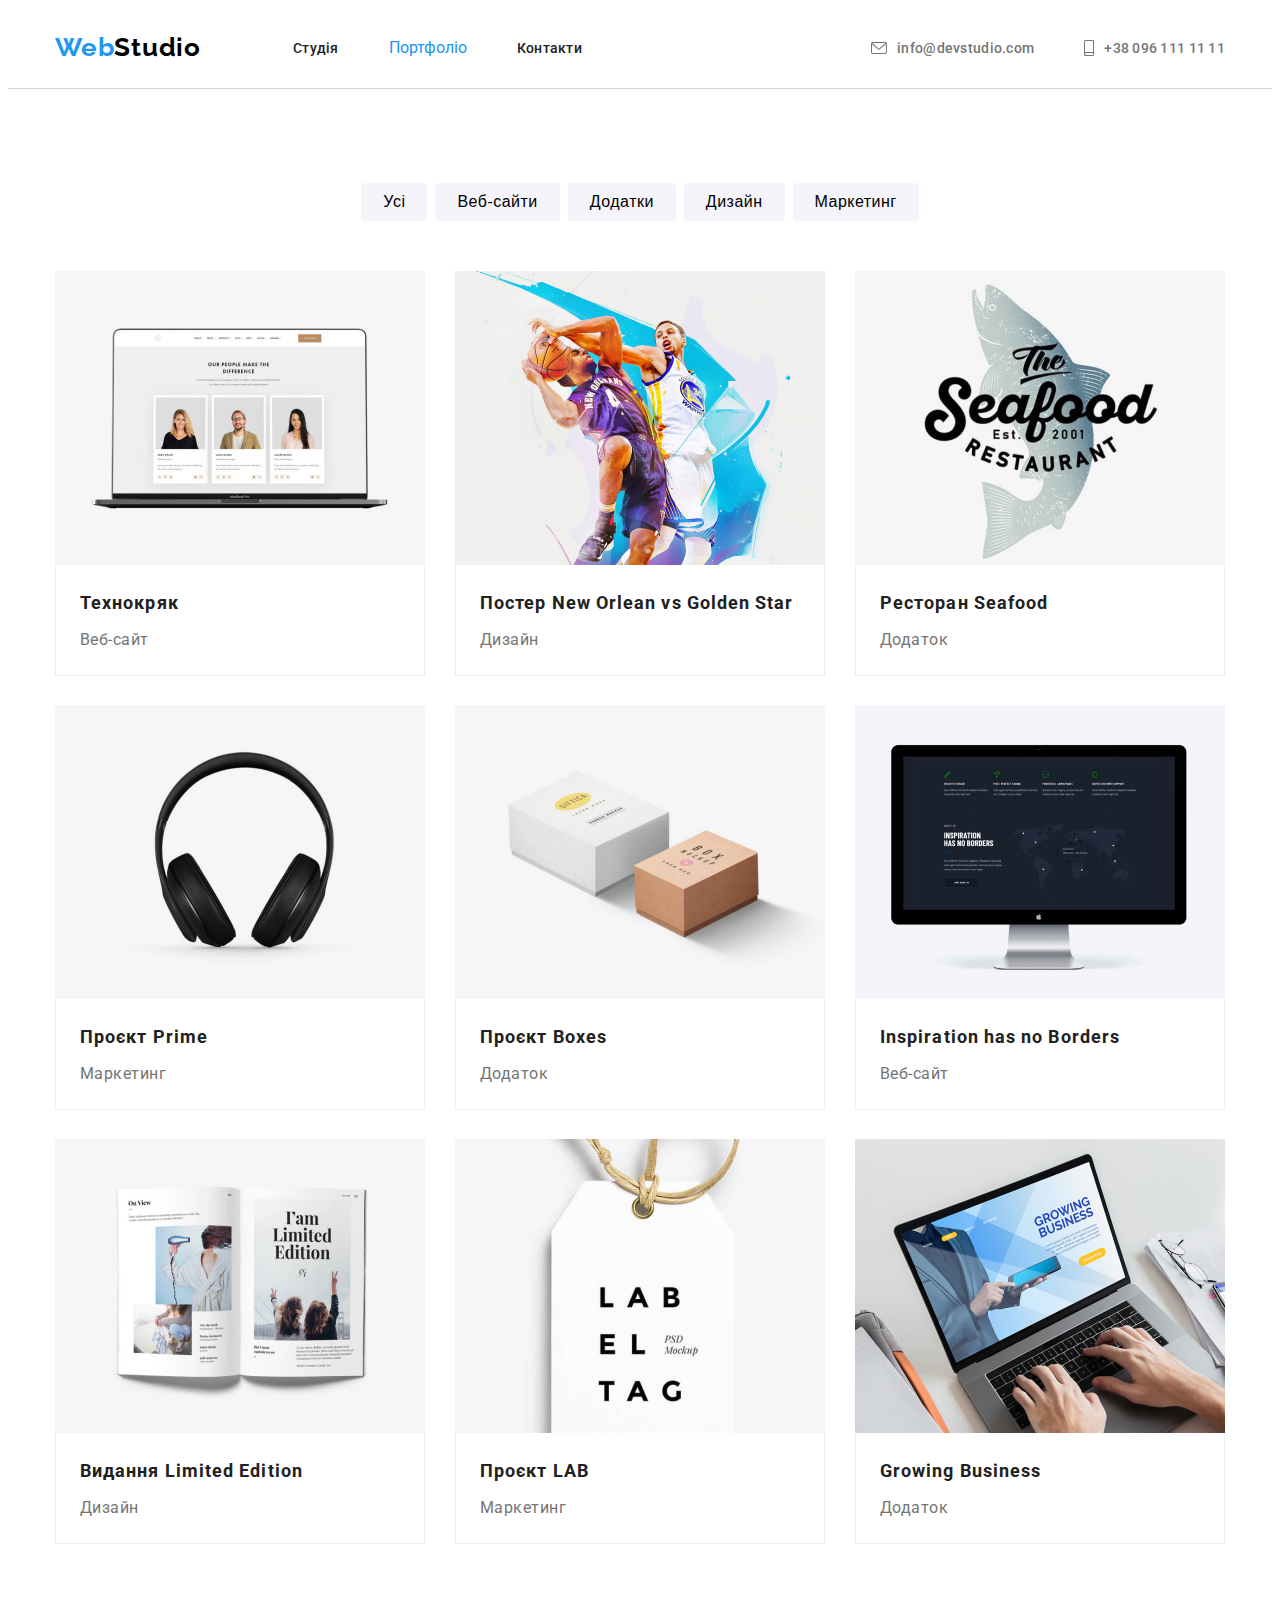
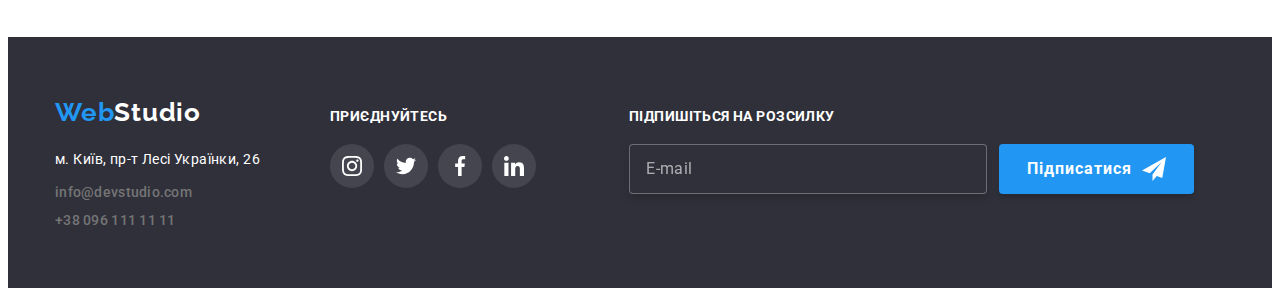
==== commit 394e03f9: "updated portfolio" ====
--- a/portfolio.html
+++ b/portfolio.html
@@ -210,47 +210,47 @@
     </main>
 
     <!--Footer-->
-<footer class="footer">
+  <footer class="footer">
         <div class="container">
+        <div class="footer__section">
         <div class="footer__container">
-        <div class="footer__address-container">
         <a class="logo footer__logo" href="./index.html"><span class="accent-logo">Web</span>Studio</a>
-        <address class="footer__address-section">
-            <a class="footer__address" href="https://www.google.com/maps/d/u/0/viewer?mid=10uSM3H-mIU3GznYo2szRIEphczw&hl=en_US&ll=50.42732700000001%2C30.538092&z=17" target="_blank" rel="noopener noreferrer nofollow">м. Київ, пр-т Лесі Українки, 26</a>
+        <address class="footer__address">
+            <a class="footer__address-link" href="https://www.google.com/maps/d/u/0/viewer?mid=10uSM3H-mIU3GznYo2szRIEphczw&hl=en_US&ll=50.42732700000001%2C30.538092&z=17" target="_blank" rel="noopener noreferrer nofollow">м. Київ, пр-т Лесі Українки, 26</a>
         <ul>
             
-            <li class="footer__contact-bottom"><a class="contact-info" href="mailto:info@devstudio.com">info@devstudio.com</a></li>
-            <li class="footer__contact-bottom"><a class="contact-info" href="tel:+380961111111">+38 096 111 11 11</a></li>
+            <li class="footer__contacts"><a class="contact-info" href="mailto:info@devstudio.com">info@devstudio.com</a></li>
+            <li class="footer__contacts"><a class="contact-info" href="tel:+380961111111">+38 096 111 11 11</a></li>
         </ul>
         </address>
         </div>
 
-        <div class="footer__join-container">
-        <h3 class="footer__join">Приєднуйтесь</h3>
-        <ul class="footer__icon">
-                        <li class="footer__list-icon">
-                            <a class="socials-icon footer__link-icon" href="#">
+        <div class="footer__join">
+        <h3 class="footer__title">Приєднуйтесь</h3>
+        <ul class="footer__list">
+                        <li class="footer__item">
+                            <a class="socials-icon footer__link" href="#">
                                 <svg width="20" height="20">
                                     <use href="./images/icons.svg#icon-instagram2"></use>
                                 </svg>
                             </a>
                         </li>
-                        <li class="footer__list-icon">
-                            <a class="socials-icon footer__link-icon" href="#">
+                        <li class="footer__item">
+                            <a class="socials-icon footer__link" href="#">
                                 <svg width="20" height="20">
                                     <use href="./images/icons.svg#icon-twitter1"></use>
                                 </svg>
                             </a>
                         </li>
-                        <li class="footer__list-icon">
-                            <a class="socials-icon footer__link-icon" href="#">
+                        <li class="footer__item">
+                            <a class="socials-icon footer__link" href="#">
                                 <svg width="20" height="20">
                                     <use href="./images/icons.svg#icon-facebook1"></use>
                                 </svg>
                             </a>
                         </li>
-                        <li class="footer__list-icon">
-                            <a class="socials-icon footer__link-icon" href="#">
+                        <li class="footer__item">
+                            <a class="socials-icon footer__link" href="#">
                                 <svg width="20" height="20">
                                     <use href="./images/icons.svg#icon-linkedin1"></use>
                                 </svg>
@@ -258,14 +258,14 @@
                         </li>
         </ul>
         </div>
-            <div class="footer__subscribe-container">
-            <form class="footer__subscribe-form" name="subscribe" autocomplete="on" novalidate>
+            <div class="footer__subscribe">
+            <form class="footer__form" name="subscribe" autocomplete="on" novalidate>
                 <div>
-                    <div class="footer__subscribe">
+                    <div class="footer__label">
                         <label for="user_email">Підпишіться на розсилку</label>
                     </div>
                     <div class="footer__form-filed">
-                        <input class="footer__subscribe-email" id="user_email" type="email" name="email" placeholder="E-mail">
+                        <input class="footer__input" id="user_email" type="email" name="email" placeholder="E-mail">
                     </div>
                     
                 </div>
--- a/css/main.min.css
+++ b/css/main.min.css
@@ -0,0 +1 @@
+*{-webkit-box-sizing:border-box;box-sizing:border-box}body{font-family:"Roboto",sans-serif;font-weight:400;background-color:#fff}img{display:block;max-width:100%;height:auto}h1,h2,h3,h4,h5,h6,p{margin-top:0}ul{list-style-type:none;margin:0;padding-left:0}a{text-decoration:none}.activity{background-color:#fff;padding-bottom:94px}.activity__container{display:-webkit-box;display:-ms-flexbox;display:flex;-webkit-box-pack:center;-ms-flex-pack:center;justify-content:center;gap:30px}.activity__list{position:relative}.activity__name-container{position:absolute;background-color:rgba(47,48,58,.8);height:70px;width:100%;bottom:0;right:0}.activity__name{position:absolute;right:50%;bottom:50%;-webkit-transform:translate(50%, 50%);transform:translate(50%, 50%);margin:0;font-family:"Roboto";font-weight:700;font-size:14px;line-height:16px;letter-spacing:.03em;text-transform:uppercase;color:#fff}.backdrop{position:fixed;top:0;left:0;width:100%;height:100%;opacity:1;background-color:rgba(0,0,0,.2);-webkit-transition:opacity 250ms cubic-bezier(0.4, 0, 0.2, 1);transition:opacity 250ms cubic-bezier(0.4, 0, 0.2, 1)}.backdrop.is-hidden .modal{-webkit-transform:scale(0);transform:scale(0)}.backdrop.is-hidden{opacity:0;visibility:hidden;pointer-events:none;-webkit-transform:scale(0);transform:scale(0)}button{border:none;cursor:pointer}.button{background:#2196f3;border-radius:4px;font-family:inherit;font-weight:700;font-size:16px;line-height:1.875;letter-spacing:.06em;color:#fff}.clients{padding-top:94px;padding-bottom:94px}.clients__list{display:-webkit-box;display:-ms-flexbox;display:flex;gap:30px}.clients__link{display:-webkit-box;display:-ms-flexbox;display:flex;-webkit-box-pack:center;-ms-flex-pack:center;justify-content:center;-webkit-box-align:center;-ms-flex-align:center;align-items:center;width:170px;height:92px;border:1px solid #afb1b8;border-radius:4px;fill:#afb1b8;-webkit-transition:border 250ms cubic-bezier(0.4, 0, 0.2, 1),fill 250ms cubic-bezier(0.4, 0, 0.2, 1);transition:border 250ms cubic-bezier(0.4, 0, 0.2, 1),fill 250ms cubic-bezier(0.4, 0, 0.2, 1)}.clients__link:hover,.clients__link:focus{border:1px solid #2196f3;fill:#2196f3}.contact-info{display:-webkit-box;display:-ms-flexbox;display:flex;-webkit-box-align:center;-ms-flex-align:center;align-items:center;gap:10px;font-style:normal;text-decoration:none;font-weight:500;font-size:14px;line-height:1.142;letter-spacing:.02em;color:#757575;fill:currentColor;-webkit-transition:color 250ms cubic-bezier(0.4, 0, 0.2, 1);transition:color 250ms cubic-bezier(0.4, 0, 0.2, 1)}.contact-info:hover,.contact-info:focus{color:#2196f3;fill:#2196f3}.features{background:#fff;padding-top:94px;padding-bottom:94px}.features__container{display:-webkit-box;display:-ms-flexbox;display:flex;-webkit-box-pack:justify;-ms-flex-pack:justify;justify-content:space-between;-webkit-box-align:baseline;-ms-flex-align:baseline;align-items:baseline;gap:30px}.features__icon{display:-webkit-box;display:-ms-flexbox;display:flex;-webkit-box-pack:center;-ms-flex-pack:center;justify-content:center;-webkit-box-align:center;-ms-flex-align:center;align-items:center;width:270px;height:120px;margin-bottom:30px;background-color:#f5f4fa;border-radius:4px}.features__title{font-weight:700;font-size:14px;line-height:1.142;letter-spacing:.03em;text-transform:uppercase;color:#212121}.features__text{font-size:14px;line-height:1.714;letter-spacing:.03em;color:#757575;margin-bottom:0}.footer{background-color:#2f303a;padding-top:60px;padding-bottom:60px}.footer__section{display:-webkit-box;display:-ms-flexbox;display:flex;-webkit-box-pack:start;-ms-flex-pack:start;justify-content:flex-start;-webkit-box-align:baseline;-ms-flex-align:baseline;align-items:baseline}.footer__list{display:-webkit-box;display:-ms-flexbox;display:flex;gap:10px}.footer__item{width:44px;height:44px}.footer__link{fill:#fff;background-color:rgba(255,255,255,.1);-webkit-transition:background-color 250ms cubic-bezier(0.4, 0, 0.2, 1);transition:background-color 250ms cubic-bezier(0.4, 0, 0.2, 1)}.footer__link:hover{background-color:#2196f3}.footer__link:focus{background-color:#2196f3}.footer__title{font-family:"Roboto";font-style:normal;font-weight:700;font-size:14px;line-height:16px;letter-spacing:.03em;text-transform:uppercase;color:#fff;margin-bottom:20px}.footer__logo{color:#fff}.footer__address{font-style:normal;margin-top:20px}.footer__address-link{font-size:14px;line-height:1.714;letter-spacing:.03em;color:#fff;text-decoration:none;margin-bottom:12px;display:block}.footer__container{margin-right:70px}.footer__join{margin-right:93px}.footer__form{display:-webkit-box;display:-ms-flexbox;display:flex;gap:12px;-webkit-box-pack:justify;-ms-flex-pack:justify;justify-content:space-between;-webkit-box-align:end;-ms-flex-align:end;align-items:flex-end}.footer__label{margin-bottom:20px;font-family:"Roboto";font-weight:700;font-size:14px;line-height:1.142;letter-spacing:.03em;text-transform:uppercase;color:#fff}.footer__form-filed{width:358px;height:50px}.footer__input{width:100%;height:100%;padding:15px 12px 15px 16px;background-color:#2f303a;border:1px solid rgba(255,255,255,.3);-webkit-filter:drop-shadow(0px 4px 4px rgba(0, 0, 0, 0.15));filter:drop-shadow(0px 4px 4px rgba(0, 0, 0, 0.15));border-radius:4px;color:rgba(255,255,255,.6);font-family:"Roboto";font-weight:400;font-size:16px;line-height:1.25;letter-spacing:.03em}.footer__input::-webkit-input-placeholder{font-family:"Roboto";font-weight:400;font-size:16px;line-height:1.25;letter-spacing:.03em;color:rgba(255,255,255,.6)}.footer__input::-moz-placeholder{font-family:"Roboto";font-weight:400;font-size:16px;line-height:1.25;letter-spacing:.03em;color:rgba(255,255,255,.6)}.footer__input:-ms-input-placeholder{font-family:"Roboto";font-weight:400;font-size:16px;line-height:1.25;letter-spacing:.03em;color:rgba(255,255,255,.6)}.footer__input::-ms-input-placeholder{font-family:"Roboto";font-weight:400;font-size:16px;line-height:1.25;letter-spacing:.03em;color:rgba(255,255,255,.6)}.footer__input::placeholder{font-family:"Roboto";font-weight:400;font-size:16px;line-height:1.25;letter-spacing:.03em;color:rgba(255,255,255,.6)}.footer__subscribe-button{display:-webkit-box;display:-ms-flexbox;display:flex;-webkit-box-align:center;-ms-flex-align:center;align-items:center;gap:10px;padding:10px 28px;-webkit-box-shadow:0px 4px 4px rgba(0,0,0,.15);box-shadow:0px 4px 4px rgba(0,0,0,.15);color:#fff;fill:currentColor;-webkit-transition:-webkit-box-shadow 250ms cubic-bezier(0.4, 0, 0.2, 1);transition:-webkit-box-shadow 250ms cubic-bezier(0.4, 0, 0.2, 1);transition:box-shadow 250ms cubic-bezier(0.4, 0, 0.2, 1);transition:box-shadow 250ms cubic-bezier(0.4, 0, 0.2, 1), -webkit-box-shadow 250ms cubic-bezier(0.4, 0, 0.2, 1)}.footer__contacts{display:block;margin-bottom:12px}.footer__contacts:last-child{margin-bottom:0}.header{border-bottom:1px #d3d3d3 solid}.header__navigation-container{display:-webkit-box;display:-ms-flexbox;display:flex;-webkit-box-pack:justify;-ms-flex-pack:justify;justify-content:space-between;-ms-flex-preferred-size:auto;flex-basis:auto;width:100%}.header__navigation{display:-webkit-box;display:-ms-flexbox;display:flex;-webkit-box-pack:justify;-ms-flex-pack:justify;justify-content:space-between;-webkit-box-align:center;-ms-flex-align:center;align-items:center}.header__logo{color:#000;margin-right:92px;padding-top:24px;padding-bottom:25px}.header__navigation-list{display:-webkit-box;display:-ms-flexbox;display:flex;-webkit-box-pack:justify;-ms-flex-pack:justify;justify-content:space-between;-webkit-box-align:center;-ms-flex-align:center;align-items:center;gap:50px}.header__navigation-list:hover{color:#2196f3}.header__navigation-list:focus{color:#2196f3}.header__navigation-item{position:relative;text-decoration:none;font-weight:500;font-size:14px;line-height:1.142;letter-spacing:.02em;color:#212121;padding:32px 0;-webkit-transition:color 250ms cubic-bezier(0.4, 0, 0.2, 1);transition:color 250ms cubic-bezier(0.4, 0, 0.2, 1)}.header__navigation-item::after{content:"";position:absolute;bottom:0;left:0;width:100%;height:4px;border-radius:2px;background-color:#2196f3;opacity:0;-webkit-transition:opacity 250ms cubic-bezier(0.4, 0, 0.2, 1);transition:opacity 250ms cubic-bezier(0.4, 0, 0.2, 1)}.header__navigation-item:hover{color:#2196f3}.header__navigation-item:focus{color:#2196f3}.header__navigation-item--current{color:#2196f3;opacity:1}.header__navigation-item--current:focus::after{opacity:1}.header__navigation-item:hover::after{opacity:1;color:#2196f3}.header__navigation-item:focus::after{opacity:1;color:#2196f3}.header__contact-list{display:-webkit-box;display:-ms-flexbox;display:flex;-webkit-box-pack:justify;-ms-flex-pack:justify;justify-content:space-between;-webkit-box-align:center;-ms-flex-align:center;align-items:center;gap:50px}.hero{padding-top:200px;padding-bottom:200px;max-width:1600px;margin:0 auto;background-image:-webkit-gradient(linear, left top, left bottom, from(rgba(47, 48, 58, 0.4)), to(rgba(47, 48, 58, 0.4))),url(../images/hero.jpg);background-image:linear-gradient(rgba(47, 48, 58, 0.4), rgba(47, 48, 58, 0.4)),url(../images/hero.jpg);background-repeat:no-repeat;background-size:cover;background-position:center}.hero__title{max-width:696px;margin:0 auto;margin-bottom:30px;font-weight:900;font-size:44px;line-height:1.363;text-align:center;letter-spacing:.06em;text-transform:uppercase;color:#fff}.hero__order-button{display:block;margin:0 auto;padding:10px;-webkit-transition:background-color 250ms cubic-bezier(0.4, 0, 0.2, 1),-webkit-box-shadow 250ms cubic-bezier(0.4, 0, 0.2, 1);transition:background-color 250ms cubic-bezier(0.4, 0, 0.2, 1),-webkit-box-shadow 250ms cubic-bezier(0.4, 0, 0.2, 1);transition:background-color 250ms cubic-bezier(0.4, 0, 0.2, 1),box-shadow 250ms cubic-bezier(0.4, 0, 0.2, 1);transition:background-color 250ms cubic-bezier(0.4, 0, 0.2, 1),box-shadow 250ms cubic-bezier(0.4, 0, 0.2, 1),-webkit-box-shadow 250ms cubic-bezier(0.4, 0, 0.2, 1)}.hero__order-button:hover,.hero__order-button:focus{background-color:#188ce8;-webkit-box-shadow:0px 4px 4px rgba(0,0,0,.15);box-shadow:0px 4px 4px rgba(0,0,0,.15)}.visually-hidden{position:absolute;white-space:nowrap;width:1px;height:1px;overflow:hidden;border:0;padding:0;clip:rect(0 0 0 0);-webkit-clip-path:inset(50%);clip-path:inset(50%);margin:-1px}.logo{font-family:"Raleway";font-weight:700;font-size:26px;line-height:1.192;letter-spacing:.03em;text-decoration:none}.accent-logo{color:#2196f3}.modal{display:-webkit-box;display:-ms-flexbox;display:flex;-webkit-box-align:center;-ms-flex-align:center;align-items:center;-webkit-box-pack:center;-ms-flex-pack:center;justify-content:center;padding:20px 0;height:100%}.modal__container{position:relative;padding:40px;width:100%;max-width:528px;max-height:581px;background-color:#fff;-webkit-box-shadow:0px 1px 3px rgba(0,0,0,.12),0px 1px 1px rgba(0,0,0,.14),0px 2px 1px rgba(0,0,0,.2);box-shadow:0px 1px 3px rgba(0,0,0,.12),0px 1px 1px rgba(0,0,0,.14),0px 2px 1px rgba(0,0,0,.2);border-radius:4px;-webkit-transform:scale(100%);transform:scale(100%);-webkit-transition:scale 250ms cubic-bezier(0.4, 0, 0.2, 1);transition:scale 250ms cubic-bezier(0.4, 0, 0.2, 1)}.modal__close-button{position:absolute;top:8px;right:8px;display:-webkit-box;display:-ms-flexbox;display:flex;-webkit-box-pack:center;-ms-flex-pack:center;justify-content:center;-webkit-box-align:center;-ms-flex-align:center;align-items:center;width:30px;height:30px;border-radius:50%;background-color:#fff;border:1px solid rgba(0,0,0,.1);-webkit-transition:fill 250ms cubic-bezier(0.4, 0, 0.2, 1);transition:fill 250ms cubic-bezier(0.4, 0, 0.2, 1)}.modal__close-button:focus,.modal__close-button:hover{fill:#2196f3}.modal__registration{margin-bottom:12px;font-family:"Roboto";font-weight:700;font-size:20px;line-height:1.15;text-align:center;letter-spacing:.03em;color:#212121}.modal__form-label{font-family:"Roboto";font-weight:400;font-size:12px;line-height:1.166;letter-spacing:.01em;color:#757575}.modal__form-field{position:relative;margin-top:4px;margin-bottom:10px}.modal__form-input{padding:11px 12px 11px 42px;height:40px;width:100%;outline:none;border:1px solid rgba(33,33,33,.2);border-radius:4px;-webkit-transition:border-color 250ms cubic-bezier(0.4, 0, 0.2, 1),fill 250ms cubic-bezier(0.4, 0, 0.2, 1);transition:border-color 250ms cubic-bezier(0.4, 0, 0.2, 1),fill 250ms cubic-bezier(0.4, 0, 0.2, 1)}.modal__form-input:focus{border-color:#2196f3}.modal__form-icon{position:absolute;left:12px;top:50%;-webkit-transform:translateY(-50%);transform:translateY(-50%)}.modal__form-input:focus+.modal__form-icon{fill:#2196f3}.modal__form-field-textarea{resize:none;padding:12px 16px;margin-top:4px;margin-bottom:20px;outline:none;height:120px;width:100%;border:1px solid rgba(33,33,33,.2);border-radius:4px;-webkit-transition:border-color 250ms cubic-bezier(0.4, 0, 0.2, 1);transition:border-color 250ms cubic-bezier(0.4, 0, 0.2, 1)}.modal__form-field-textarea:focus{border-color:#2196f3}.modal__form-field-textarea::-webkit-input-placeholder{font-family:"Roboto";font-weight:400;font-size:12px;line-height:1.166;letter-spacing:.01em;color:rgba(117,117,117,.5)}.modal__form-field-textarea::-moz-placeholder{font-family:"Roboto";font-weight:400;font-size:12px;line-height:1.166;letter-spacing:.01em;color:rgba(117,117,117,.5)}.modal__form-field-textarea:-ms-input-placeholder{font-family:"Roboto";font-weight:400;font-size:12px;line-height:1.166;letter-spacing:.01em;color:rgba(117,117,117,.5)}.modal__form-field-textarea::-ms-input-placeholder{font-family:"Roboto";font-weight:400;font-size:12px;line-height:1.166;letter-spacing:.01em;color:rgba(117,117,117,.5)}.modal__form-field-textarea::placeholder{font-family:"Roboto";font-weight:400;font-size:12px;line-height:1.166;letter-spacing:.01em;color:rgba(117,117,117,.5)}.modal__checkbox-container{margin-bottom:30px;display:-webkit-box;display:-ms-flexbox;display:flex;-webkit-box-align:center;-ms-flex-align:center;align-items:center}.modal__checkbox-label{position:relative;padding-left:30px;font-family:"Roboto";font-weight:400;font-size:14px;line-height:1.714;letter-spacing:.03em;color:#757575}.modal__checkbox-input{-webkit-appearance:none;-moz-appearance:none;appearance:none}.modal__checkbox-icon{margin-left:11px;position:absolute;margin-right:9px;fill:rgba(0,0,0,0);border:2px solid #212121;border-radius:2px;padding:4px 2px 3px 3px}.modal__checkbox-input:checked+.modal__checkbox-icon{fill:#fff;border:#2196f3;background-color:#2196f3}.modal__checkbox-link{color:#2196f3;text-decoration:underline}.modal__submit-button{display:block;padding:10px 52px;margin:0 auto;-webkit-box-shadow:0px 4px 4px rgba(0,0,0,.15);box-shadow:0px 4px 4px rgba(0,0,0,.15);background-color:#2196f3;-webkit-transition:-webkit-box-shadow 250ms cubic-bezier(0.4, 0, 0.2, 1);transition:-webkit-box-shadow 250ms cubic-bezier(0.4, 0, 0.2, 1);transition:box-shadow 250ms cubic-bezier(0.4, 0, 0.2, 1);transition:box-shadow 250ms cubic-bezier(0.4, 0, 0.2, 1), -webkit-box-shadow 250ms cubic-bezier(0.4, 0, 0.2, 1)}.modal__submit-button:focus,.modal__submit-button:hover{-webkit-box-shadow:0px 4px 4px rgba(0,0,0,.15),0px 4px 4px rgba(0,0,0,.15);box-shadow:0px 4px 4px rgba(0,0,0,.15),0px 4px 4px rgba(0,0,0,.15)}.card{position:relative;-webkit-box-sizing:border-box;box-sizing:border-box;background:#fff;-ms-flex-preferred-size:calc((100% - 60px)/3);flex-basis:calc((100% - 60px)/3);-webkit-transition:-webkit-box-shadow 250ms cubic-bezier(0.4, 0, 0.2, 1);transition:-webkit-box-shadow 250ms cubic-bezier(0.4, 0, 0.2, 1);transition:box-shadow 250ms cubic-bezier(0.4, 0, 0.2, 1);transition:box-shadow 250ms cubic-bezier(0.4, 0, 0.2, 1), -webkit-box-shadow 250ms cubic-bezier(0.4, 0, 0.2, 1);width:370px;height:404px}.card__overlay{position:relative;overflow:hidden;width:100%;height:100%}.card__link{position:absolute;text-decoration:none}.card__text{position:absolute;top:0;left:0;height:100%;width:100%;padding:63px 24px;background-color:rgba(33,150,243,.9);font-family:"Roboto";font-weight:400;font-size:18px;line-height:28px;letter-spacing:.03em;color:#fff;-webkit-transform:translateY(100%);transform:translateY(100%);-webkit-transition:-webkit-transform 250ms cubic-bezier(0.4, 0, 0.2, 1);transition:-webkit-transform 250ms cubic-bezier(0.4, 0, 0.2, 1);transition:transform 250ms cubic-bezier(0.4, 0, 0.2, 1);transition:transform 250ms cubic-bezier(0.4, 0, 0.2, 1), -webkit-transform 250ms cubic-bezier(0.4, 0, 0.2, 1)}.card:hover .card__text{-webkit-transform:translate(0);transform:translate(0)}.card:hover,.card:focus{-webkit-box-shadow:0px 1px 1px rgba(0,0,0,.12),0px 4px 4px rgba(0,0,0,.06),1px 4px 6px rgba(0,0,0,.16);box-shadow:0px 1px 1px rgba(0,0,0,.12),0px 4px 4px rgba(0,0,0,.06),1px 4px 6px rgba(0,0,0,.16)}.card__name{font-weight:700;font-size:18px;line-height:2;letter-spacing:.06em;color:#212121;margin-bottom:4px}.card__second-name{font-size:16px;line-height:1.875;letter-spacing:.03em;color:#757575;margin-bottom:0px}.card__name-container{border-bottom:1px solid #eee;border-left:1px solid #eee;border-right:1px solid #eee;padding-left:24px;padding-right:24px;padding-bottom:20px;padding-top:20px}.portfolio{padding-top:94px;padding-bottom:94px}.portfolio__filter-container{display:-webkit-box;display:-ms-flexbox;display:flex;-webkit-box-pack:center;-ms-flex-pack:center;justify-content:center;gap:8px;margin-bottom:50px}.portfolio__filter-button{background-color:#f5f4fa;border-radius:4px;font-style:inherit;font-weight:500;font-size:16px;line-height:1.625;text-align:center;letter-spacing:.03em;padding:6px 22px;-webkit-transition:background-color 250ms cubic-bezier(0.4, 0, 0.2, 1),color 250ms cubic-bezier(0.4, 0, 0.2, 1),-webkit-box-shadow 250ms cubic-bezier(0.4, 0, 0.2, 1);transition:background-color 250ms cubic-bezier(0.4, 0, 0.2, 1),color 250ms cubic-bezier(0.4, 0, 0.2, 1),-webkit-box-shadow 250ms cubic-bezier(0.4, 0, 0.2, 1);transition:background-color 250ms cubic-bezier(0.4, 0, 0.2, 1),box-shadow 250ms cubic-bezier(0.4, 0, 0.2, 1),color 250ms cubic-bezier(0.4, 0, 0.2, 1);transition:background-color 250ms cubic-bezier(0.4, 0, 0.2, 1),box-shadow 250ms cubic-bezier(0.4, 0, 0.2, 1),color 250ms cubic-bezier(0.4, 0, 0.2, 1),-webkit-box-shadow 250ms cubic-bezier(0.4, 0, 0.2, 1)}.portfolio__filter-button:hover,.portfolio__filter-button:focus{background-color:#2196f3;-webkit-box-shadow:0px 3px 1px rgba(0,0,0,.1),0px 1px 2px rgba(0,0,0,.08),0px 2px 2px rgba(0,0,0,.12);box-shadow:0px 3px 1px rgba(0,0,0,.1),0px 1px 2px rgba(0,0,0,.08),0px 2px 2px rgba(0,0,0,.12);color:#fff}.portfolio__filter-items{display:-webkit-box;display:-ms-flexbox;display:flex;gap:30px;-ms-flex-wrap:wrap;flex-wrap:wrap}.secondary-title{font-weight:700;font-size:36px;line-height:1.166;text-align:center;letter-spacing:.03em;color:#212121;margin-bottom:50px}.socials-icon{display:-webkit-box;display:-ms-flexbox;display:flex;-webkit-box-pack:center;-ms-flex-pack:center;justify-content:center;-webkit-box-align:center;-ms-flex-align:center;align-items:center;width:100%;height:100%;border-radius:50%}.team{background:#f5f4fa;padding-top:94px;padding-bottom:94px}.team__container{display:-webkit-box;display:-ms-flexbox;display:flex;-webkit-box-pack:center;-ms-flex-pack:center;justify-content:center;gap:30px}.team__list{background-color:#fff;padding-bottom:30px;-webkit-box-shadow:0px 1px 3px rgba(0,0,0,.12),0px 1px 1px rgba(0,0,0,.14),0px 2px 1px rgba(0,0,0,.2);box-shadow:0px 1px 3px rgba(0,0,0,.12),0px 1px 1px rgba(0,0,0,.14),0px 2px 1px rgba(0,0,0,.2);border-radius:0px 0px 4px 4px}.team__name{font-weight:500;font-size:16px;line-height:1.187;letter-spacing:.03em;text-align:center;color:#212121;margin-top:30px;margin-bottom:10px}.team__position{font-size:16px;line-height:1.187;letter-spacing:.03em;text-align:center;color:#757575;margin-bottom:16px}.team__icon{display:-webkit-box;display:-ms-flexbox;display:flex;-webkit-box-align:center;-ms-flex-align:center;align-items:center;-webkit-box-pack:center;-ms-flex-pack:center;justify-content:center;gap:10px}.team__link-icon{fill:#afb1b8;background-color:#fff;-webkit-transition:background-color 250ms cubic-bezier(0.4, 0, 0.2, 1),fill 250ms cubic-bezier(0.4, 0, 0.2, 1);transition:background-color 250ms cubic-bezier(0.4, 0, 0.2, 1),fill 250ms cubic-bezier(0.4, 0, 0.2, 1)}.team__link-icon:hover,.team__link-icon:focus{background-color:#2196f3;fill:#fff}.team__list-icon{width:44px;height:44px}.container{margin:0 auto;padding:0 15px;max-width:1200px}/*# sourceMappingURL=main.min.css.map */